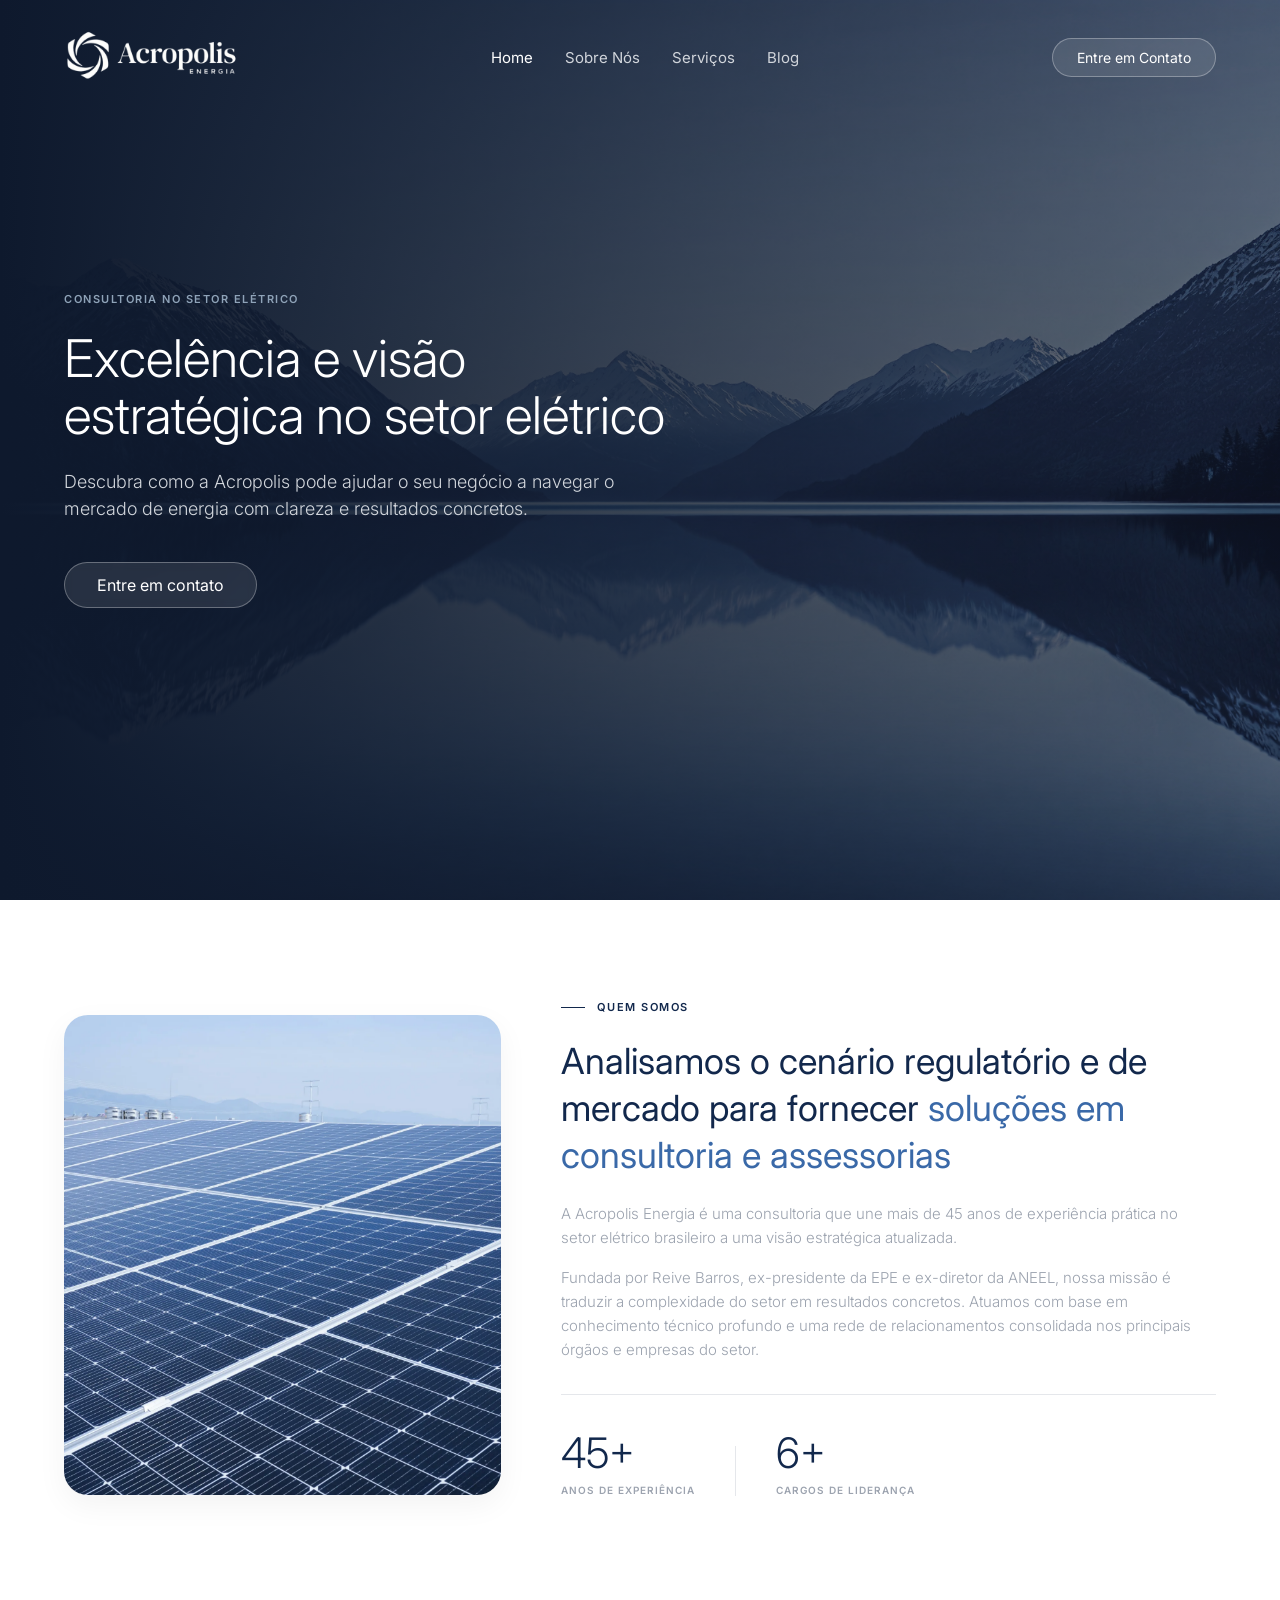
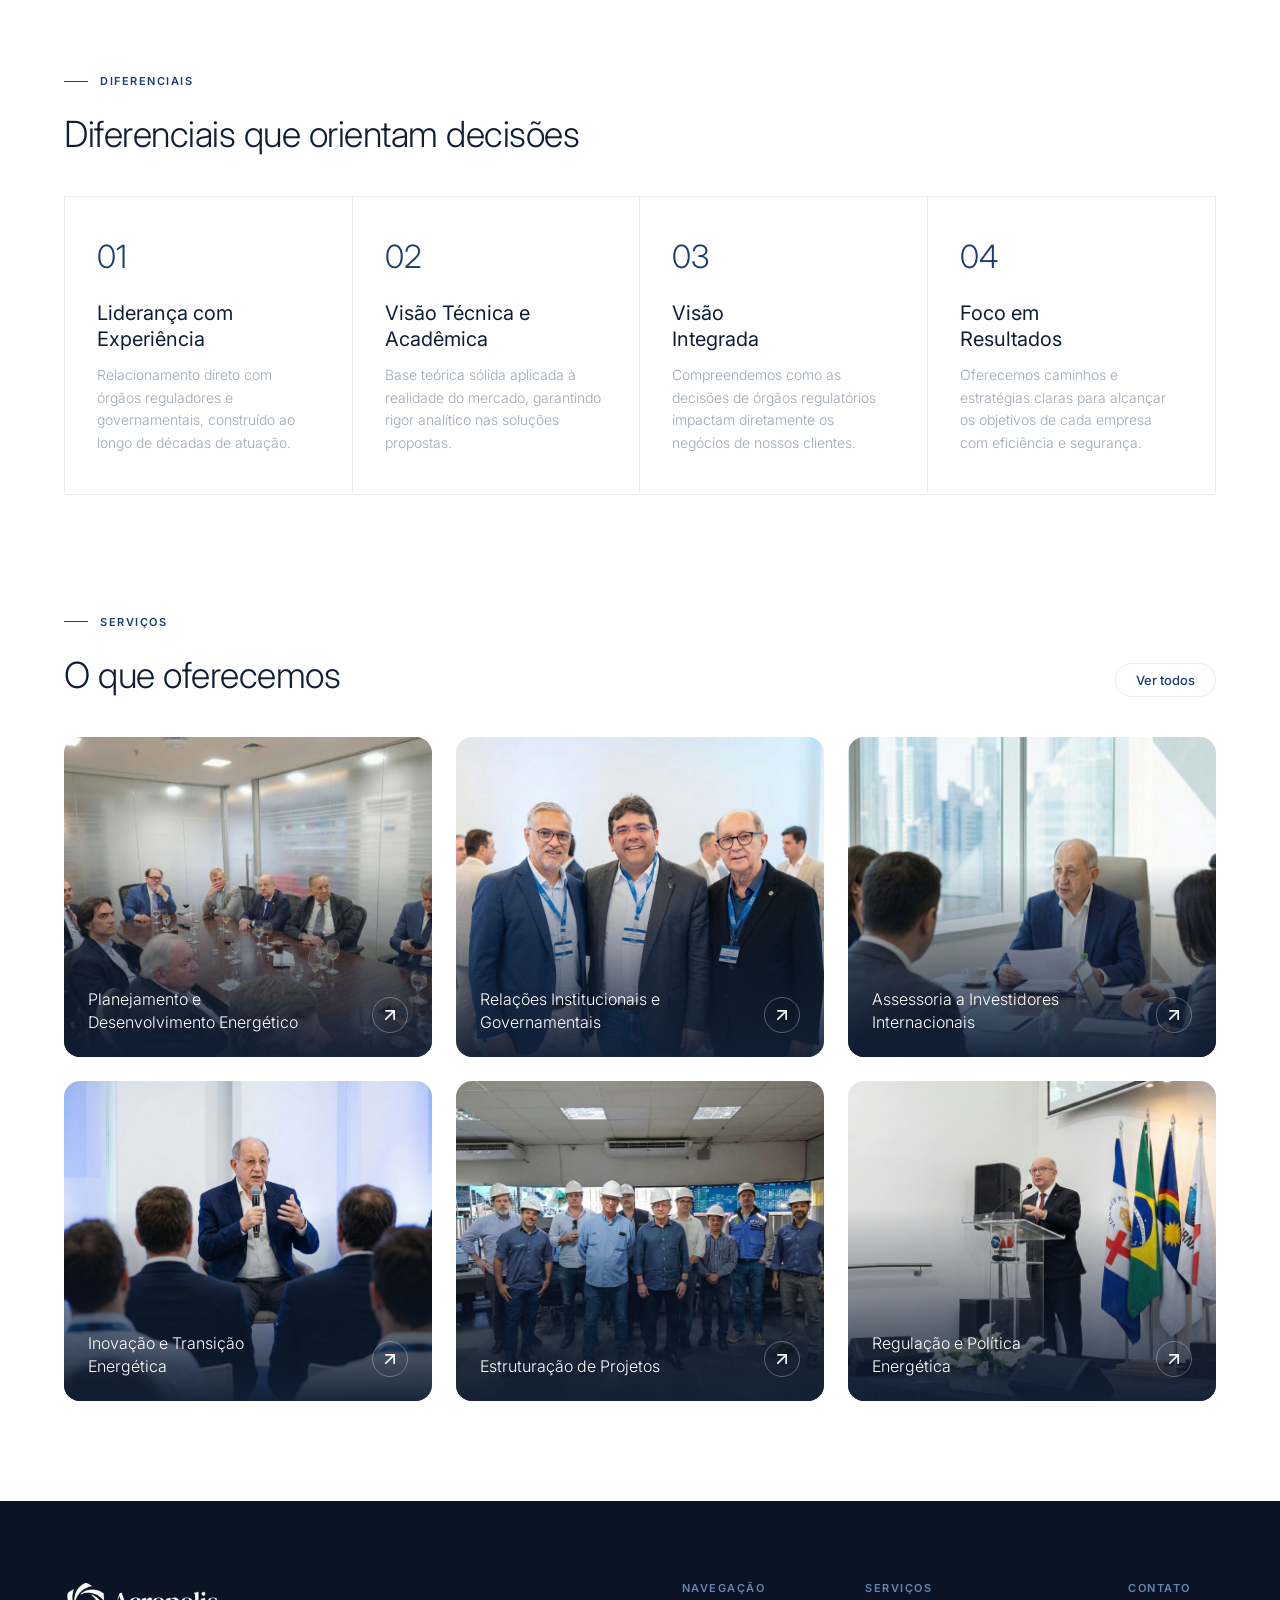
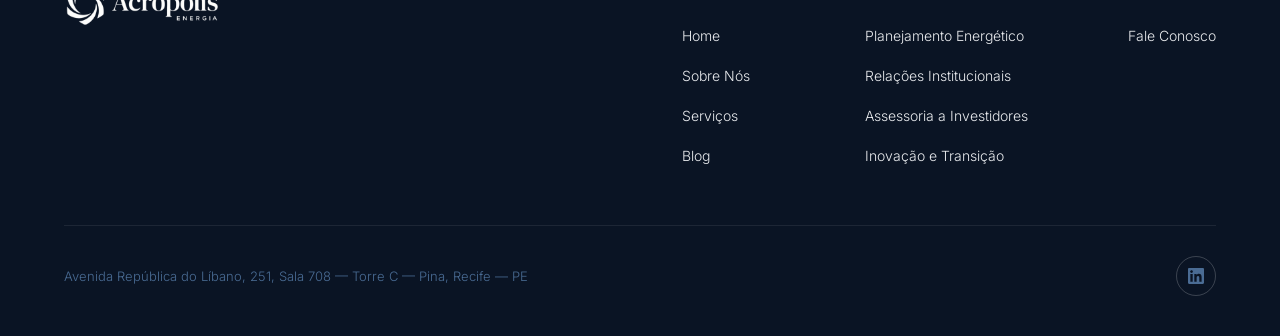
==== index.html @ 63d9604a "Alterações Header" ====
<!DOCTYPE html>
<html lang="pt-BR">
<head>
    <meta charset="UTF-8">
    <meta name="viewport" content="width=device-width, initial-scale=1.0">
    <title>Acropolis Energia</title>
    <link rel="preconnect" href="https://fonts.googleapis.com">
    <link rel="preconnect" href="https://fonts.gstatic.com" crossorigin>
    <link href="https://fonts.googleapis.com/css2?family=Inter:wght@200;300;400;500;600&display=swap" rel="stylesheet">
    
    <link rel="stylesheet" href="global.css">
    <link rel="stylesheet" href="home.css">
</head>
<body>
    <header class="header">
        <div class="container header-container">
            <a href="index.html" class="logo">
                <img src="Midia/Logo/Logo-Branco.png" alt="Acropolis Energia">
            </a>
            
            <nav class="navbar">
                <ul>
                    <li><a href="index.html" class="active">Home</a></li>
                    <li><a href="sobre.html">Sobre Nós</a></li>
                    <li><a href="servicos.html">Serviços</a></li>
                    <li><a href="blog.html" >Blog</a></li>
                </ul>
            </nav>

            <a href="contato.html" class="btn-primary-header">Entre em Contato</a>
        </div>
    </header>

    <main>
        <section class="hero">
            <div class="container hero-content">
                <span class="hero-subtitle">Consultoria no setor elétrico</span>
                <h1 class="hero-title">Excelência e visão<br>estratégica no setor elétrico</h1>
                <p class="hero-description">
                    Descubra como a Acropolis pode ajudar o seu negócio a navegar o<br>
                    mercado de energia com clareza e resultados concretos.
                </p>
                <a href="contato.html" class="btn-outline">Entre em contato</a>
            </div>
        </section>

        <section class="about-section">
            <div class="container about-grid">
                
                <div class="about-image">
                    <img src="Midia/Fotos/painel solar.webp" alt="Painéis Solares">
                </div>

                <div class="about-content">
                    <div class="section-subtitle">
                        <span class="line"></span> QUEM SOMOS
                    </div>
                    
                    <h2>Analisamos o cenário regulatório e de mercado para fornecer <span class="highlight">soluções em consultoria e assessorias</span> </h2>
                    
                    <p>A Acropolis Energia é uma consultoria que une mais de 45 anos de experiência prática no setor elétrico brasileiro a uma visão estratégica atualizada.</p>
                    
                    <p>Fundada por Reive Barros, ex-presidente da EPE e ex-diretor da ANEEL, nossa missão é traduzir a complexidade do setor em resultados concretos. Atuamos com base em conhecimento técnico profundo e uma rede de relacionamentos consolidada nos principais órgãos e empresas do setor.</p>
                    
                    <hr class="divider">
                    
                    <div class="about-stats">
                        <div class="stat-item">
                            <h3>45+</h3>
                            <p>ANOS DE EXPERIÊNCIA</p>
                        </div>
                        
                        <div class="stat-separator"></div>
                        
                        <div class="stat-item">
                            <h3>6+</h3>
                            <p>CARGOS DE LIDERANÇA</p>
                        </div>
                    </div>
                </div>
                
            </div>
        </section>

        <section class="diferenciais-section">
            <div class="container">
                
                <div class="section-header">
                    <div class="section-subtitle">
                        <span class="line"></span> DIFERENCIAIS
                    </div>
                    <h2>Diferenciais que orientam decisões</h2>
                </div>

                <div class="diferenciais-grid">
                    
                    <div class="diferencial-card">
                        <span class="diferencial-number">01</span>
                        <h3>Liderança com Experiência</h3>
                        <p>Relacionamento direto com órgãos reguladores e governamentais, construído ao longo de décadas de atuação.</p>
                    </div>
                    
                    <div class="diferencial-card">
                        <span class="diferencial-number">02</span>
                        <h3>Visão Técnica e Acadêmica</h3>
                        <p>Base teórica sólida aplicada à realidade do mercado, garantindo rigor analítico nas soluções propostas.</p>
                    </div>
                    
                    <div class="diferencial-card">
                        <span class="diferencial-number">03</span>
                        <h3>Visão<br>Integrada</h3>
                        <p>Compreendemos como as decisões de órgãos regulatórios impactam diretamente os negócios de nossos clientes.</p>
                    </div>
                    
                    <div class="diferencial-card">
                        <span class="diferencial-number">04</span>
                        <h3>Foco em<br>Resultados</h3>
                        <p>Oferecemos caminhos e estratégias claras para alcançar os objetivos de cada empresa com eficiência e segurança.</p>
                    </div>

                </div>
            </div>
        </section>

        <section class="servicos-section">
            <div class="container">
                
                <div class="servicos-header-wrapper">
                    <div class="section-header servicos-header">
                        <div class="section-subtitle">
                            <span class="line"></span> SERVIÇOS
                        </div>
                        <h2>O que oferecemos</h2>
                    </div>
                    <a href="servicos.html" class="btn-ver-todos">Ver todos </a>
                </div>

                <div class="servicos-grid">
                    
                    <a href="servicos.html" class="servico-card">
                        <img src="Midia/Fotos/Planejamento e Desenvolvimento Energético.png" alt="Planejamento e Desenvolvimento Energético" class="servico-bg">
                        <div class="servico-overlay"></div>
                        <div class="servico-content">
                            <h3>Planejamento e<br>Desenvolvimento Energético</h3>
                            <div class="icon-arrow">
                                <svg xmlns="http://www.w3.org/2000/svg" width="20" height="20" viewBox="0 0 24 24" fill="none" stroke="currentColor" stroke-width="2" stroke-linecap="round" stroke-linejoin="round">
                                    <line x1="7" y1="17" x2="17" y2="7"></line>
                                    <polyline points="7 7 17 7 17 17"></polyline>
                                </svg>
                            </div>
                        </div>
                    </a>

                    <a href="servicos.html" class="servico-card">
                        <img src="Midia/Fotos/Relações Institucionais e Governamentais.png" alt="Relações Institucionais e Governamentais" class="servico-bg">
                        <div class="servico-overlay"></div>
                        <div class="servico-content">
                            <h3>Relações Institucionais e<br>Governamentais</h3>
                            <div class="icon-arrow">
                                <svg xmlns="http://www.w3.org/2000/svg" width="20" height="20" viewBox="0 0 24 24" fill="none" stroke="currentColor" stroke-width="2" stroke-linecap="round" stroke-linejoin="round">
                                    <line x1="7" y1="17" x2="17" y2="7"></line>
                                    <polyline points="7 7 17 7 17 17"></polyline>
                                </svg>
                            </div>
                        </div>
                    </a>

                    <a href="servicos.html" class="servico-card">
                        <img src="Midia/Fotos/Assessoria a Investidores Internacionais.png" alt="Assessoria a Investidores Internacionais" class="servico-bg">
                        <div class="servico-overlay"></div>
                        <div class="servico-content">
                            <h3>Assessoria a Investidores<br>Internacionais</h3>
                            <div class="icon-arrow">
                                <svg xmlns="http://www.w3.org/2000/svg" width="20" height="20" viewBox="0 0 24 24" fill="none" stroke="currentColor" stroke-width="2" stroke-linecap="round" stroke-linejoin="round">
                                    <line x1="7" y1="17" x2="17" y2="7"></line>
                                    <polyline points="7 7 17 7 17 17"></polyline>
                                </svg>
                            </div>
                        </div>
                    </a>

                    <a href="servicos.html" class="servico-card">
                        <img src="Midia/Fotos/Inovação e Transição Energética.png" alt="Inovação e Transição Energética" class="servico-bg">
                        <div class="servico-overlay"></div>
                        <div class="servico-content">
                            <h3>Inovação e Transição<br>Energética</h3>
                            <div class="icon-arrow">
                                <svg xmlns="http://www.w3.org/2000/svg" width="20" height="20" viewBox="0 0 24 24" fill="none" stroke="currentColor" stroke-width="2" stroke-linecap="round" stroke-linejoin="round">
                                    <line x1="7" y1="17" x2="17" y2="7"></line>
                                    <polyline points="7 7 17 7 17 17"></polyline>
                                </svg>
                            </div>
                        </div>
                    </a>

                    <a href="servicos.html" class="servico-card">
                        <img src="Midia/Fotos/Estruturação de Projetos.png" alt="Estruturação de Projetos" class="servico-bg">
                        <div class="servico-overlay"></div>
                        <div class="servico-content">
                            <h3>Estruturação de Projetos</h3>
                            <div class="icon-arrow">
                                <svg xmlns="http://www.w3.org/2000/svg" width="20" height="20" viewBox="0 0 24 24" fill="none" stroke="currentColor" stroke-width="2" stroke-linecap="round" stroke-linejoin="round">
                                    <line x1="7" y1="17" x2="17" y2="7"></line>
                                    <polyline points="7 7 17 7 17 17"></polyline>
                                </svg>
                            </div>
                        </div>
                    </a>

                    <a href="servicos.html" class="servico-card">
                        <img src="Midia/Fotos/Regulação e Política Energética.png" alt="Regulação e Política Energética" class="servico-bg">
                        <div class="servico-overlay"></div>
                        <div class="servico-content">
                            <h3>Regulação e Política<br>Energética</h3>
                            <div class="icon-arrow">
                                <svg xmlns="http://www.w3.org/2000/svg" width="20" height="20" viewBox="0 0 24 24" fill="none" stroke="currentColor" stroke-width="2" stroke-linecap="round" stroke-linejoin="round">
                                    <line x1="7" y1="17" x2="17" y2="7"></line>
                                    <polyline points="7 7 17 7 17 17"></polyline>
                                </svg>
                            </div>
                        </div>
                    </a>

                </div>
            </div>
        </section>

        </main> <footer class="footer">
        <div class="container">
            
            <div class="footer-top">
                <div class="footer-logo">
                    <img src="Midia/Logo/Logo-Branco.png" alt="Acropolis Energia">
                </div>

                <div class="footer-links">
                    <div class="footer-column">
                        <h4>NAVEGAÇÃO</h4>
                        <ul>
                            <li><a href="index.html">Home</a></li>
                            <li><a href="sobre.html">Sobre Nós</a></li>
                            <li><a href="servicos.html">Serviços</a></li>
                            <li><a href="blog.html">Blog</a></li>
                        </ul>
                    </div>
                    
                    <div class="footer-column">
                        <h4>SERVIÇOS</h4>
                        <ul>
                            <li><a href="servicos.html">Planejamento Energético</a></li>
                            <li><a href="servicos.html">Relações Institucionais</a></li>
                            <li><a href="servicos.html">Assessoria a Investidores</a></li>
                            <li><a href="servicos.html">Inovação e Transição</a></li>
                        </ul>
                    </div>

                    <div class="footer-column">
                        <h4>CONTATO</h4>
                        <ul>
                            <li><a href="contato.html">Fale Conosco</a></li>
                        </ul>
                    </div>
                </div>
            </div>

            <div class="footer-bottom">
                <p>Avenida República do Líbano, 251, Sala 708 — Torre C — Pina, Recife — PE</p>
                
                <a href="https://www.linkedin.com/in/reivebarros/" class="social-icon" aria-label="LinkedIn">
                    <svg viewBox="0 0 24 24" width="16" height="16" fill="currentColor">
                        <path d="M22.23 0H1.77C.79 0 0 .77 0 1.72v20.56C0 23.23.79 24 1.77 24h20.46c.98 0 1.77-.77 1.77-1.72V1.72C24 .77 23.2 0 22.23 0zM7.06 20.45H3.56V9h3.5v11.45zM5.31 7.44c-1.13 0-2.04-.92-2.04-2.05s.91-2.04 2.04-2.04 2.04.92 2.04 2.04-.91 2.05-2.04 2.05zm15.14 13.01h-3.5v-5.56c0-1.33-.03-3.03-1.85-3.03-1.85 0-2.13 1.45-2.13 2.94v5.65h-3.5V9h3.36v1.56h.05c.47-.89 1.62-1.83 3.33-1.83 3.56 0 4.22 2.34 4.22 5.39v6.33z"/>
                    </svg>
                </a>
            </div>
            
        </div>
    </footer>

    </main>

<script>
        const header = document.querySelector('.header');
        let ultimaPosicao = window.scrollY;

        window.addEventListener('scroll', () => {
            let posicaoAtual = window.scrollY;

            // 1. Regra de Estilo (Cor e Tamanho)
            // Se saiu do topo, garante que o menu fique azul e com padding menor.
            if (posicaoAtual > 50) {
                header.classList.add('scrolled');
            } else {
                // Só volta a ficar transparente e com padding grande no topo absoluto.
                header.classList.remove('scrolled');
            }

            // 2. Regra de Movimento (Esconder / Mostrar)
            if (posicaoAtual > ultimaPosicao && posicaoAtual > 100) {
                // Rolou para BAIXO: Esconde o menu sem alterar a cor ou o tamanho
                header.classList.add('hidden');
            } 
            else if (posicaoAtual < ultimaPosicao) {
                // Rolou para CIMA: Mostra o menu
                header.classList.remove('hidden');
            }

            ultimaPosicao = posicaoAtual;
        });
    </script>

    
</body>
</html>
---- global.css ----
/* Reset Básico */
* {
    margin: 0;
    padding: 0;
    box-sizing: border-box;
}

:root {
    --color-primary-dark: #0A1424; /* Azul escuro do botão do header */
    --color-text-white: #FFFFFF;
    --color-text-gray: #D1D5DB;
    --color-text-blue-light: #8FA3B8;
    --font-main: 'Inter', sans-serif;
}

body {
    font-family: var(--font-main);
    color: var(--color-text-white);
    background-color: var(--color-primary-dark);
    -webkit-font-smoothing: antialiased;
}

a {
    text-decoration: none;
    color: inherit;
}

ul {
    list-style: none;
}

.container {
    max-width: 1200px;
    margin: 0 auto;
    padding: 0 24px;
    width: 100%;
}

/* ================= HEADER GLOBAL ================= */
.header {
    position: fixed; 
    top: 0;
    left: 0;
    width: 100%;
    padding: 30px 0;
    z-index: 9999; 
    /* Adicionamos o 'transform' aqui na transição para a subida/descida ser animada */
    transition: transform 0.3s ease, background-color 0.3s ease, padding 0.3s ease, box-shadow 0.3s ease;
}

.header.scrolled {
    background-color: #0A1424; 
    box-shadow: 0 4px 20px rgba(0, 0, 0, 0.15); 
    padding: 15px 0; 
}

/* Classe NOVA que o JS vai usar para esconder o menu */
.header.hidden {
    transform: translateY(-100%);
}

.header-container {
    display: flex;
    justify-content: space-between;
    align-items: center;
}

.logo img {
    height: 50px; /* Ajuste se a sua logo for maior ou menor */
    width: auto;
}

.navbar ul {
    display: flex;
    gap: 32px;
}

.navbar a {
    font-size: 14px;
    font-weight: 300;
    color: var(--color-text-gray);
    transition: color 0.3s ease;
}

.navbar a:hover, 
.navbar a.active {
    color: var(--color-text-white);
}

/* Estilo do Botão "Entre em Contato" do Header */
.btn-primary-header {
    display: inline-block;
    background-color: rgba(255, 255, 255, 0.1); /* Fundo levemente transparente */
    color: var(--color-text-white);
    padding: 10px 24px;
    border: 1px solid rgba(255, 255, 255, 0.3); /* Borda fina clara */
    border-radius: 25px;
    font-size: 14px;
    font-weight: 400;
    transition: all 0.3s ease;
}

.btn-primary-header:hover {
    background-color: rgba(255, 255, 255, 0.2);
    border-color: #FFFFFF;
}

/* ================= FOOTER ================= */
.footer {
    background-color: #0A1424; /* Azul bem escuro do protótipo */
    padding: 80px 0 40px 0; /* Respiro em cima e embaixo */
    color: #FFFFFF;
}

.footer-top {
    display: flex;
    justify-content: space-between;
    align-items: flex-start;
    margin-bottom: 60px;
}

.footer-logo img {
    height: 45px;
    width: auto;
}

/* Container que segura as 3 colunas da direita */
.footer-links {
    display: flex;
    gap: 100px; /* Distância grande entre as colunas */
}

/* Cada Coluna */
.footer-column h4 {
    font-size: 11px;
    color: #6486AD; /* Azul claro do título */
    letter-spacing: 1.5px;
    font-weight: 600;
    margin-bottom: 30px;
}

.footer-column ul {
    display: flex;
    flex-direction: column;
    gap: 20px; /* Espaçamento vertical entre os links */
}

.footer-column a {
    font-size: 14px;
    color: #EAECEF; /* Branco meio acinzentado */
    font-weight: 300;
    transition: color 0.3s ease;
}

.footer-column a:hover {
    color: #FFFFFF;
}

/* Base do Footer (Endereço e LinkedIn) */
.footer-bottom {
    display: flex;
    justify-content: space-between;
    align-items: center;
    border-top: 1px solid rgba(255, 255, 255, 0.08); /* Linha divisória bem suave */
    padding-top: 30px;
}

.footer-bottom p {
    font-size: 13px;
    color: #4A6C94; /* Azul mais opaco para o endereço */
    font-weight: 300;
}

/* Ícone do LinkedIn */
.social-icon {
    display: flex;
    align-items: center;
    justify-content: center;
    width: 40px;
    height: 40px;
    border: 1px solid rgba(255, 255, 255, 0.2);
    border-radius: 50%;
    color: #4A6C94; /* Mesma cor do endereço */
    transition: all 0.3s ease;
}

.social-icon:hover {
    border-color: #FFFFFF;
    color: #FFFFFF;
}

/* =========================================================================
   =================== CORREÇÃO MOBILE GLOBAL (HEADER E FOOTER) ==============
   ========================================================================= */

@media (max-width: 768px) {
    
    /* Garante o respiro nas bordas em todas as páginas */
    .container {
        padding: 0 20px;
    }

    /* ================= HEADER MOBILE ================= */
    .header-container {
        flex-direction: column;
        align-items: center;
        gap: 15px;
        padding: 20px 0;
    }

    .navbar ul {
        flex-direction: row; /* Mantém os links lado a lado */
        flex-wrap: wrap; /* Se faltar espaço, joga para a linha de baixo */
        justify-content: center;
        gap: 15px;
        padding: 0;
    }

    .navbar ul li a {
        font-size: 14px;
    }

    /* Esconde o botão de "Entre em contato" no header para não poluir a telinha */
    .btn-primary-header {
        display: none; 
    }

    /* ================= FOOTER MOBILE ================= */
    .footer {
        padding: 60px 0 30px 0;
    }

    /* Empilha a Logo em cima e o bloco de Links embaixo */
    .footer-top {
        flex-direction: column;
        align-items: center;
        text-align: center;
        gap: 50px; 
        margin-bottom: 40px;
    }

    /* Centraliza a logo */
    .footer-logo img {
        margin: 0 auto;
        display: block;
    }

    /* Empilha as 3 colunas (Navegação, Serviços, Contato) uma embaixo da outra */
    .footer-links {
        flex-direction: column;
        align-items: center;
        gap: 40px;
        width: 100%;
    }

    /* Garante que o texto de cada coluna fique centralizado */
    .footer-column {
        width: 100%;
        text-align: center;
    }

    .footer-column ul {
        padding: 0;
        align-items: center;
    }

    .footer-column ul li {
        margin-bottom: 15px;
    }

    /* Seção final com endereço e ícone do LinkedIn */
    .footer-bottom {
        flex-direction: column-reverse; /* Ícone em cima, endereço embaixo */
        align-items: center;
        text-align: center;
        gap: 25px;
        padding-top: 30px;
    }

}
---- home.css ----
html, body {
    overflow-x: hidden; /* Corta qualquer elemento que tente vazar para a direita ou esquerda */
    width: 100%; /* Trava a largura da página exatamente no tamanho da tela */
    margin: 0;
    padding: 0;
}

/* Garante que nenhuma imagem jamais quebre a tela */
img {
    max-width: 100%;
    height: auto;
}

/* ================= HEADER ================= */

.logo img {
    height: 50px; /* Ajuste conforme o tamanho da sua logo */
    width: auto;
}

.navbar ul {
    display: flex;
    gap: 32px;
}

.navbar a {
    font-size: 15px;
    font-weight: 400;
    color: var(--color-text-gray);
    transition: color 0.3s ease;
}

.navbar a:hover, 
.navbar a.active {
    color: var(--color-text-white);
}

.btn-primary {
    background-color: var(--color-primary-dark);
    color: var(--color-text-white);
    padding: 10px 24px;
    border-radius: 24px;
    font-size: 14px;
    font-weight: 500;
    transition: background-color 0.3s ease;
}

.btn-primary:hover {
    background-color: #1a3a6b;
}

/* ================= HERO SECTION ================= */
.hero {
    /* O linear-gradient aplica uma leve sombra do lado esquerdo para o texto ficar legível caso a imagem seja clara */
    background-image: linear-gradient(to right, rgba(14, 25, 45, 1.0) 0%, rgba(14, 25, 45, 0.6) 100%), url("Midia/Fotos/Background - Site.jpg");
    background-size: cover;
    background-position: center;
    background-repeat: no-repeat;
    height: 100vh; /* Ocupa 100% da altura da tela */
    min-height: 600px;
    display: flex;
    align-items: center; /* Centraliza o conteúdo verticalmente */
}

.hero-subtitle {
    display: block;
    font-size: 11px;
    letter-spacing: 1.5px;
    text-transform: uppercase;
    color: var(--color-text-blue-light);
    margin-bottom: 24px;
    font-weight: 600;
}

.hero-title {
    font-size: 52px;
    font-weight: 300; /* Deixa a fonte mais fina, como no protótipo */
    line-height: 1.1;
    margin-bottom: 24px;
}

.hero-description {
    font-size: 18px;
    color: var(--color-text-gray);
    line-height: 1.5;
    margin-bottom: 40px;
    font-weight: 300;
}

.btn-outline {
    display: inline-block;
    background-color: rgba(255, 255, 255, 0.1); /* Fundo semi-transparente */
    color: var(--color-text-white);
    padding: 12px 32px;
    border: 1px solid rgba(255, 255, 255, 0.3);
    border-radius: 25px;
    font-size: 16px;
    backdrop-filter: blur(4px); /* Cria o efeito de vidro fosco no botão */
    transition: all 0.3s ease;
}

.btn-outline:hover {
    background-color: rgba(255, 255, 255, 0.2);
    border-color: rgba(255, 255, 255, 0.6);
}

/* ================= QUEM SOMOS SECTION ================= */
.about-section {
    background-color: #FFFFFF; /* Fundo branco */
    padding: 100px 0;
    color: #333333; /* Sobrescreve a cor global da fonte para ficar escura no fundo branco */
}

.about-grid {
    display: grid;
    /* Aqui mudamos a proporção: a imagem fica com 40% (4fr) e o texto com 60% (6fr) do espaço */
    grid-template-columns: 4fr 6fr; 
    gap: 60px;
    align-items: center; 
}

/* --- Imagem --- */
.about-image img {
    width: 100%;
    height: 480px; /* Aqui fixamos a altura. Pode aumentar ou diminuir esse valor se precisar */
    border-radius: 24px; 
    object-fit: cover; /* Garante que a foto preencha o espaço de 450px sem distorcer */
    box-shadow: 0 10px 30px rgba(0, 0, 0, 0.05); 
}

/* --- Conteúdo Textual --- */
.section-subtitle {
    display: flex;
    align-items: center;
    gap: 12px;
    font-size: 11px;
    font-weight: 600;
    color: #12284C; /* Azul escuro da marca */
    text-transform: uppercase;
    letter-spacing: 1.5px;
    margin-bottom: 24px;
}

.section-subtitle .line {
    width: 24px;
    height: 1px;
    background-color: #12284C;
}

.about-content h2 {
    font-size: 36px;
    color: #12284C;
    font-weight: 400;
    line-height: 1.3;
    margin-bottom: 24px;
}

.about-content h2 .highlight {
    color: #3A69A8; /* Azul um pouco mais claro para destacar a palavra "soluções" */
}

.about-content p {
    color: #9CA3AF; /* Cinza claro/médio para os parágrafos */
    font-size: 15px;
    line-height: 1.6;
    margin-bottom: 16px;
    font-weight: 300;
}

/* --- Divisor e Estatísticas --- */
.divider {
    border: none;
    border-top: 1px solid #E5E7EB; /* Linha cinza bem clarinha */
    margin: 32px 0;
}

.about-stats {
    display: flex;
    align-items: center;
    gap: 40px;
}

.stat-item h3 {
    font-size: 42px;
    color: #12284C;
    font-weight: 300;
    margin-bottom: 4px;
}

.stat-item p {
    font-size: 10px;
    color: #9CA3AF;
    text-transform: uppercase;
    letter-spacing: 1px;
    font-weight: 600;
}

.stat-separator {
    width: 1px;
    height: 50px;
    background-color: #E5E7EB;
}

/* ================= DIFERENCIAIS SECTION ================= */
.diferenciais-section {
    background-color: #FFFFFF;
    padding: 60px 0 100px 0; 
}

.section-header {
    margin-bottom: 40px; /* Espaço reduzido entre o título e os cards */
}

/* Subtítulo */
.section-header .section-subtitle {
    color: #1A3E72; 
    font-size: 11px; /* Fonte menor */
    font-weight: 600;
    letter-spacing: 1.5px;
    display: flex;
    align-items: center;
    gap: 12px;
}

.section-header .section-subtitle .line {
    background-color: #1A3E72;
    width: 24px;
    height: 1px;
}

/* Título Principal */
.section-header h2 {
    font-size: 36px; /* Tamanho bem menor, alinhado com o protótipo */
    color: #101E35; 
    font-weight: 300; /* Peso 300 para manter fino, mas legível */
    margin-top: 16px;
    letter-spacing: -0.5px;
}

/* Caixa dos Cards */
.diferenciais-grid {
    display: grid;
    grid-template-columns: repeat(4, 1fr);
    border: 1px solid #EAECEF; 
    background-color: #FFFFFF;
}

/* Cada Card */
.diferencial-card {
    padding: 40px 32px; /* Reduzi bastante o respiro interno para ficar proporcional */
    border-right: 1px solid #EAECEF;
}

.diferencial-card:last-child {
    border-right: none;
}

/* Números (01, 02...) */
.diferencial-number {
    display: block;
    font-size: 32px; /* Número mais delicado */
    color: #1A3E72;
    font-weight: 300; 
    margin-bottom: 24px; /* Aproximei do título do card */
}

/* Título do Card */
.diferencial-card h3 {
    font-size: 20px; /* Título mais contido */
    color: #101E35;
    font-weight: 400; 
    line-height: 1.3;
    margin-bottom: 12px;
}

/* Texto do Card */
.diferencial-card p {
    font-size: 14px; /* Texto de apoio menor */
    color: #9CA8B4; 
    line-height: 1.6; 
    font-weight: 300;
}

/* ================= SERVIÇOS SECTION ================= */
.servicos-section {
    background-color: #FFFFFF;
    padding: 20px 0 100px 0;
}

/* Container do título + botão na mesma linha */
.servicos-header-wrapper {
    display: flex;
    justify-content: space-between;
    align-items: flex-end; 
    margin-bottom: 40px;
}

.servicos-header {
    margin-bottom: 0; /* Tira a margem do header padrão para o wrapper controlar */
}

/* Botão "Ver todos" */
.btn-ver-todos {
    display: inline-flex;
    align-items: center;
    gap: 8px;
    padding: 8px 20px;
    border: 1px solid #EAECEF;
    border-radius: 20px;
    font-size: 13px;
    color: #1A3E72; /* Azul da marca */
    font-weight: 500;
    transition: all 0.3s ease;
}

.btn-ver-todos:hover {
    background-color: #1A3E72;
    color: #FFFFFF;
    border-color: #1A3E72;
}

/* Grid de 3 colunas */
.servicos-grid {
    display: grid;
    grid-template-columns: repeat(3, 1fr);
    gap: 24px;
}

/* Card Individual */
.servico-card {
    position: relative;
    display: block;
    height: 320px; /* Altura fixa para todos os blocos ficarem idênticos */
    border-radius: 16px;
    overflow: hidden; /* Esconde o que passar do limite arredondado */
    color: #FFFFFF;
}

/* Imagem de Fundo */
.servico-bg {
    width: 100%;
    height: 100%;
    object-fit: cover;
    transition: transform 0.5s ease; /* Transição suave para o efeito de mouse */
}

.servico-card:hover .servico-bg {
    transform: scale(1.05); /* Leve zoom na imagem ao passar o mouse (efeito elegante) */
}

/* Gradiente Escuro Embaixo (Overlay) */
.servico-overlay {
    position: absolute;
    bottom: 0;
    left: 0;
    width: 100%;
    height: 60%; /* Ocupa 60% da altura do card subindo do zero */
    background: linear-gradient(to top, rgba(16, 30, 53, 0.95) 0%, rgba(16, 30, 53, 0) 100%);
    pointer-events: none;
}

/* Conteúdo do Card (Texto + Botão seta) */
.servico-content {
    position: absolute;
    bottom: 0;
    left: 0;
    width: 100%;
    padding: 24px;
    display: flex;
    justify-content: space-between;
    align-items: flex-end;
}

.servico-content h3 {
    font-size: 16px;
    font-weight: 300;
    line-height: 1.4;
    margin: 0;
    max-width: 80%; /* Evita que o texto encoste no ícone da seta */
}

/* Ícone Seta Circular */
.icon-arrow {
    display: flex;
    align-items: center;
    justify-content: center;
    width: 36px;
    height: 36px;
    border: 1px solid rgba(255, 255, 255, 0.3);
    border-radius: 50%;
    font-size: 14px;
    font-weight: 300;
    transition: all 0.3s ease;
}

.servico-card:hover .icon-arrow {
    background-color: rgba(255, 255, 255, 0.2);
    border-color: #FFFFFF;
}

/* =========================================================================
   ======================= CORREÇÃO MOBILE - PÁGINA HOME ===================
   ========================================================================= */

@media (max-width: 768px) {
    
    /* 1. Reset Global de Containers - Dá respiro nas bordas do celular */
    .container {
        padding: 0 20px;
    }

    /* ================= HEADER ================= */
    .header {
        padding: 15px 0;
        background-color: transparent; /* Remove o fundo e deixa a imagem aparecer */
    }

    .header-container {
        flex-direction: column;
        align-items: center;
        gap: 15px;
    }

    .navbar ul {
        flex-direction: row;
        justify-content: center;
        gap: 15px;
        flex-wrap: wrap;
    }

    .navbar a {
        font-size: 13px;
    }

    .btn-primary {
        display: none; /* Esconde o botão do topo para não poluir, focamos no botão do Hero */
    }

    /* ================= HERO SECTION ================= */
    .hero {
        padding-top: 120px; /* Compensa a altura do header empilhado */
        text-align: center; /* Centraliza tudo no celular */
        background-position: center;
    }

    .hero-subtitle {
        font-size: 10px;
        margin-bottom: 16px;
        justify-content: center;
    }

    .hero-title {
        font-size: 34px; /* Diminui o título de 52px para não quebrar a tela */
        margin-bottom: 20px;
    }

    .hero-description {
        font-size: 15px; /* Parágrafo mais delicado */
        margin-bottom: 30px;
    }

    .btn-outline {
        width: auto; /* Remove a largura de 100% e deixa apenas o tamanho do texto */
        padding: 12px 32px; /* Mantém o mesmo espaçamento elegante das laterais */
        display: inline-block;
    }

    /* ================= QUEM SOMOS ================= */
    .about-section {
        padding: 60px 0;
    }

    .about-grid {
        grid-template-columns: 1fr; 
        gap: 30px; /* Diminui um pouco o buraco entre a foto e o texto também */
    }

    /* Faz a imagem aparecer antes do texto no celular */
    .about-image {
        order: -1; 
    }

    .about-image img {
        height: 160px; /* Reduz de 300px para 160px, criando o formato da sua marcação vermelha */
        width: 100%;
        object-fit: cover;
        object-position: center; /* Garante que o painel solar fique bem centralizado no corte */
    }

    .about-content h2 {
        font-size: 28px;
    }

    /* Estatísticas (Números) */
    .about-stats {
        flex-direction: row; /* Volta a deixar os itens lado a lado */
        align-items: center;
        gap: 20px; /* Diminui um pouco o espaço entre eles para caber bem na tela */
    }

    /* Volta a linha divisória para a vertical */
    .stat-separator {
        width: 1px; /* Espessura da linha */
        height: 40px; /* Altura um pouco menor que no computador */
        margin: 0; /* Remove a margem que tínhamos colocado antes */
    }

    /* ================= DIFERENCIAIS ================= */
    .diferenciais-section {
        padding: 60px 0;
    }

    .section-header h2 {
        font-size: 28px;
    }

    .diferenciais-grid {
        grid-template-columns: 1fr; /* Transforma as 4 colunas em 1 */
        border: 1px solid #EAECEF; /* Mantém a borda externa */
    }

    .diferencial-card {
        padding: 30px 24px;
        border-right: none; /* Remove a linha vertical... */
        border-bottom: 1px solid #EAECEF; /* ...e adiciona uma horizontal para separar os cards */
    }

    .diferencial-card:last-child {
        border-bottom: none; /* O último card não precisa de linha embaixo */
    }

    .diferencial-number {
        font-size: 28px;
        margin-bottom: 16px;
    }

    /* ================= SERVIÇOS ================= */
    .servicos-section {
        padding: 60px 0;
    }

    .servicos-header-wrapper {
        flex-direction: column; 
        align-items: flex-start; /* Garante que o título e o botão fiquem alinhados à esquerda */
        gap: 20px;
    }

    .btn-ver-todos {
        width: auto; /* Remove a largura de 100% e deixa do tamanho do texto */
        display: inline-flex;
    }

    .servicos-grid {
        grid-template-columns: 1fr; /* Transforma as 3 colunas dos cards em 1 */
        gap: 16px; /* Diminui o espaço entre os cards para ficar mais agrupado */
    }

    .servico-card {
        height: 180px; /* Reduz de 280px para 180px, deixando o card bem mais proporcional e retangular */
    }

    .servico-content {
        padding: 16px 20px; /* Reduz o respiro interno para se adaptar ao novo tamanho do card */
    }
}
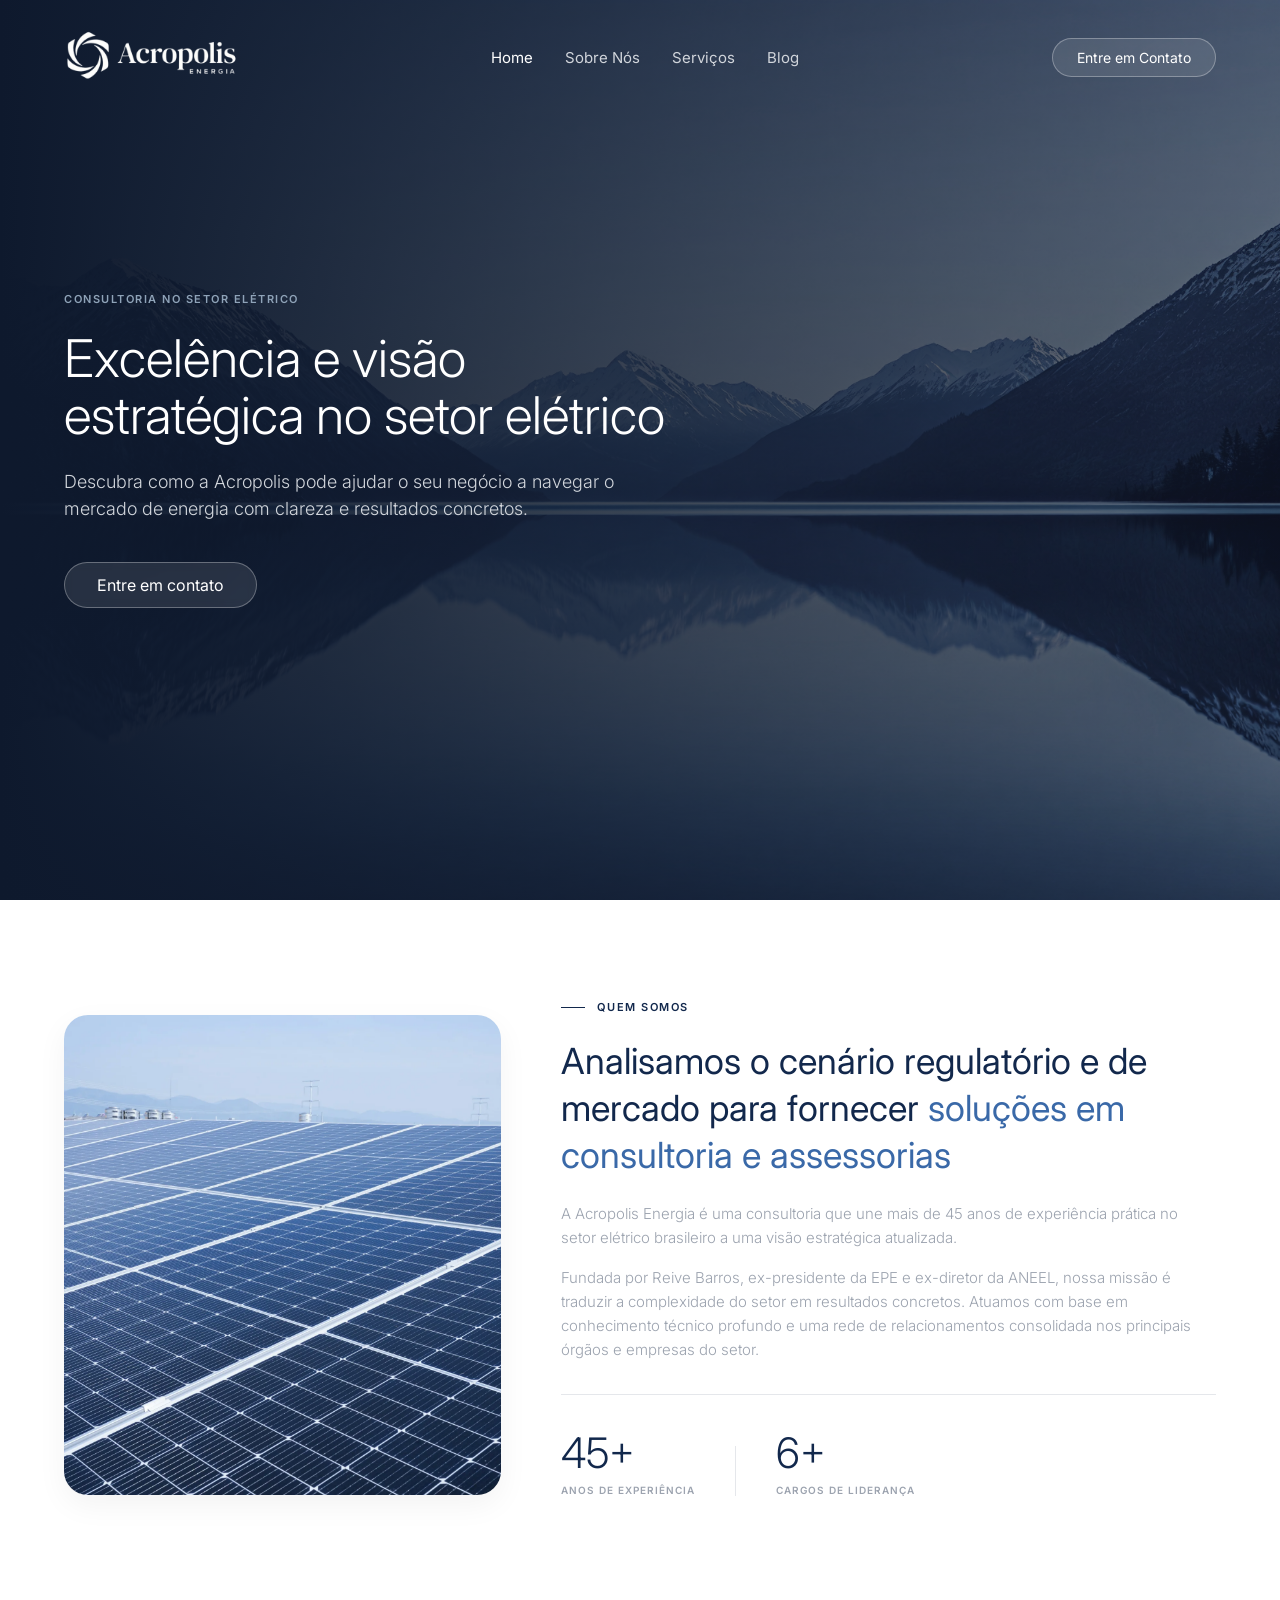
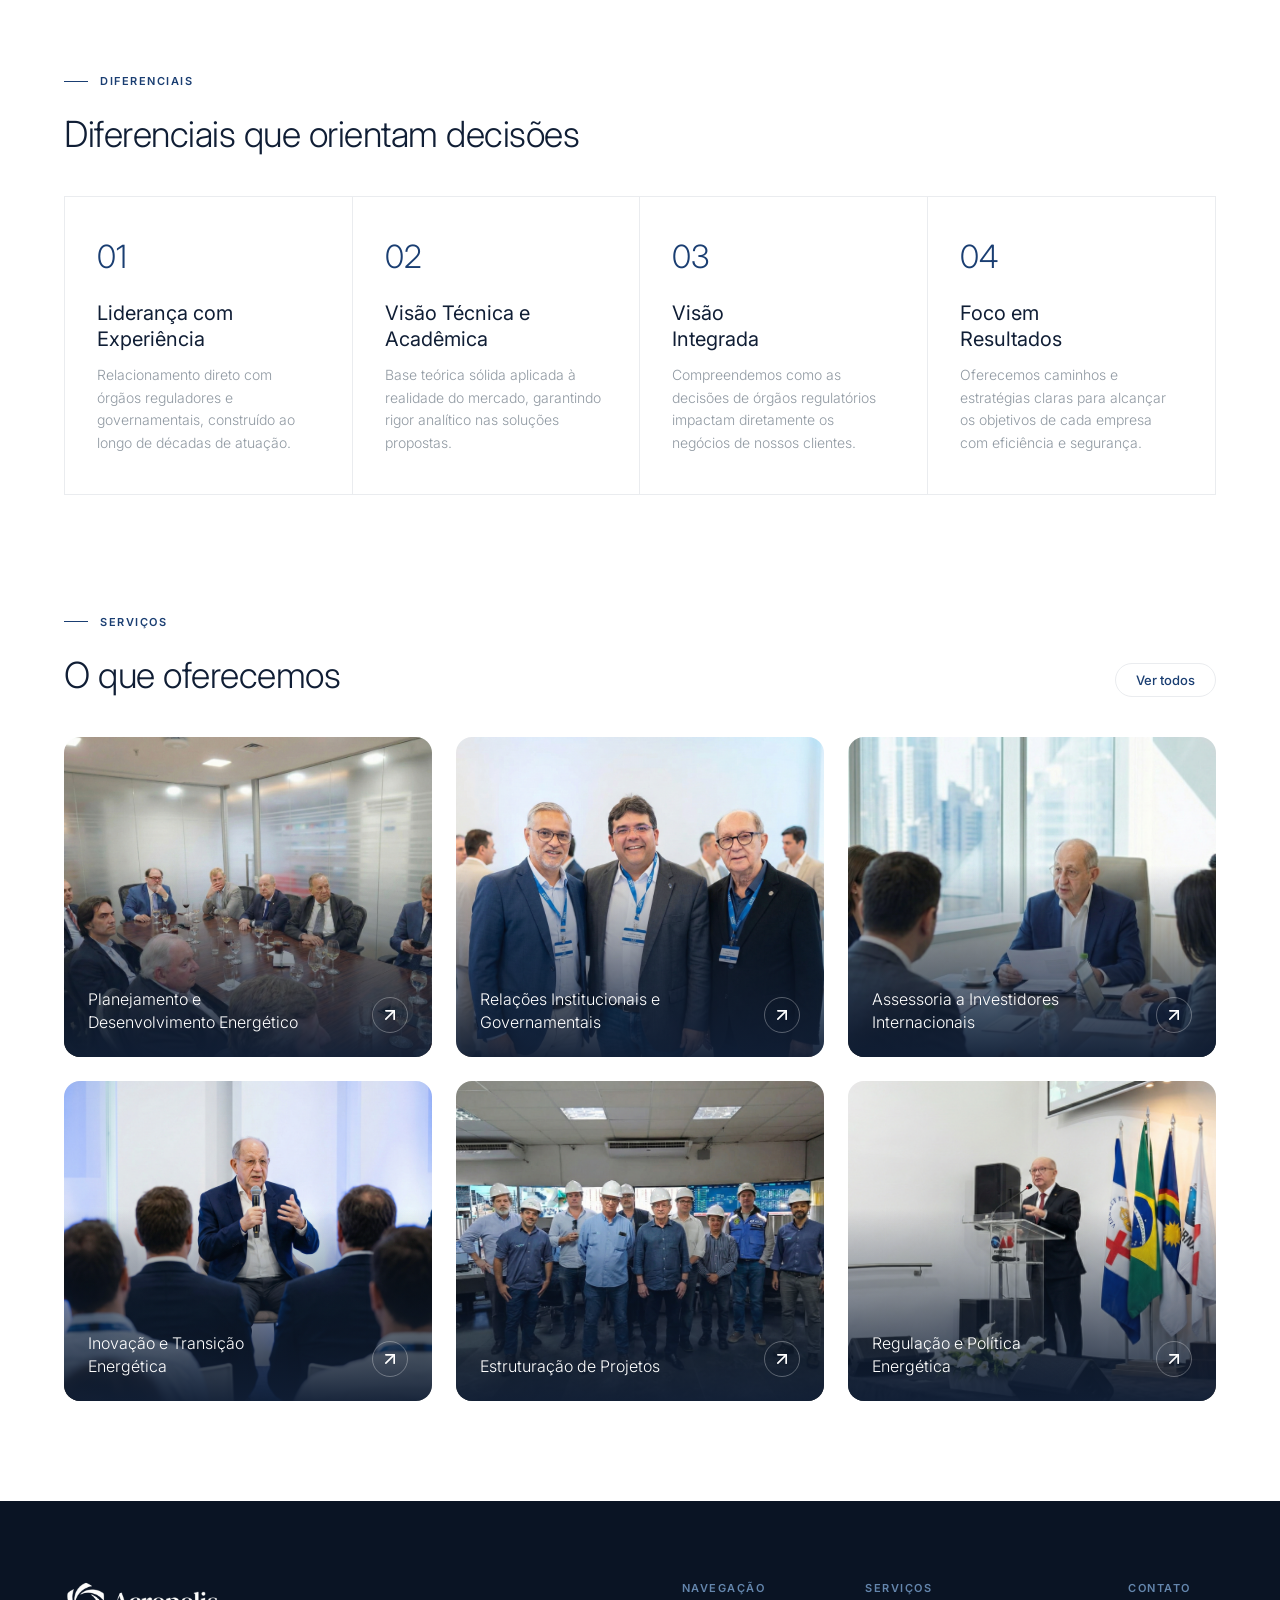
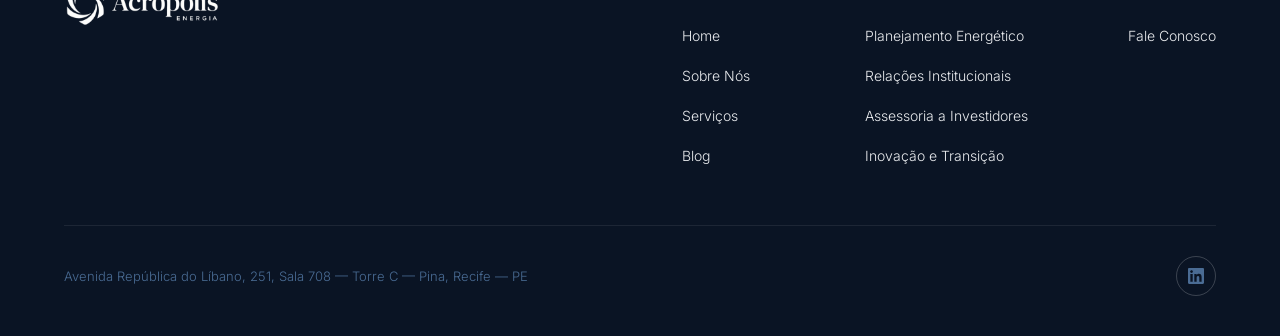
==== commit abb78342: "Logo Browser" ====
--- a/index.html
+++ b/index.html
@@ -4,6 +4,7 @@
     <meta charset="UTF-8">
     <meta name="viewport" content="width=device-width, initial-scale=1.0">
     <title>Acropolis Energia</title>
+    <link rel="icon" type="image/png" href="Midia/Logo/Logo-Azul.png">
     <link rel="preconnect" href="https://fonts.googleapis.com">
     <link rel="preconnect" href="https://fonts.gstatic.com" crossorigin>
     <link href="https://fonts.googleapis.com/css2?family=Inter:wght@200;300;400;500;600&display=swap" rel="stylesheet">
@@ -225,7 +226,7 @@
             </div>
         </section>
 
-        </main> <footer class="footer">
+        <footer class="footer">
         <div class="container">
             
             <div class="footer-top">
@@ -276,7 +277,6 @@
         </div>
     </footer>
 
-    </main>
 
 <script>
         const header = document.querySelector('.header');
--- a/home.css
+++ b/home.css
@@ -1,6 +1,6 @@
-html, body {
-    overflow-x: hidden; /* Corta qualquer elemento que tente vazar para a direita ou esquerda */
-    width: 100%; /* Trava a largura da página exatamente no tamanho da tela */
+body {
+    overflow-x: hidden; 
+    width: 100%; 
     margin: 0;
     padding: 0;
 }
@@ -276,7 +276,7 @@
 /* Texto do Card */
 .diferencial-card p {
     font-size: 14px; /* Texto de apoio menor */
-    color: #9CA8B4; 
+    color: #9099a2; 
     line-height: 1.6; 
     font-weight: 300;
 }
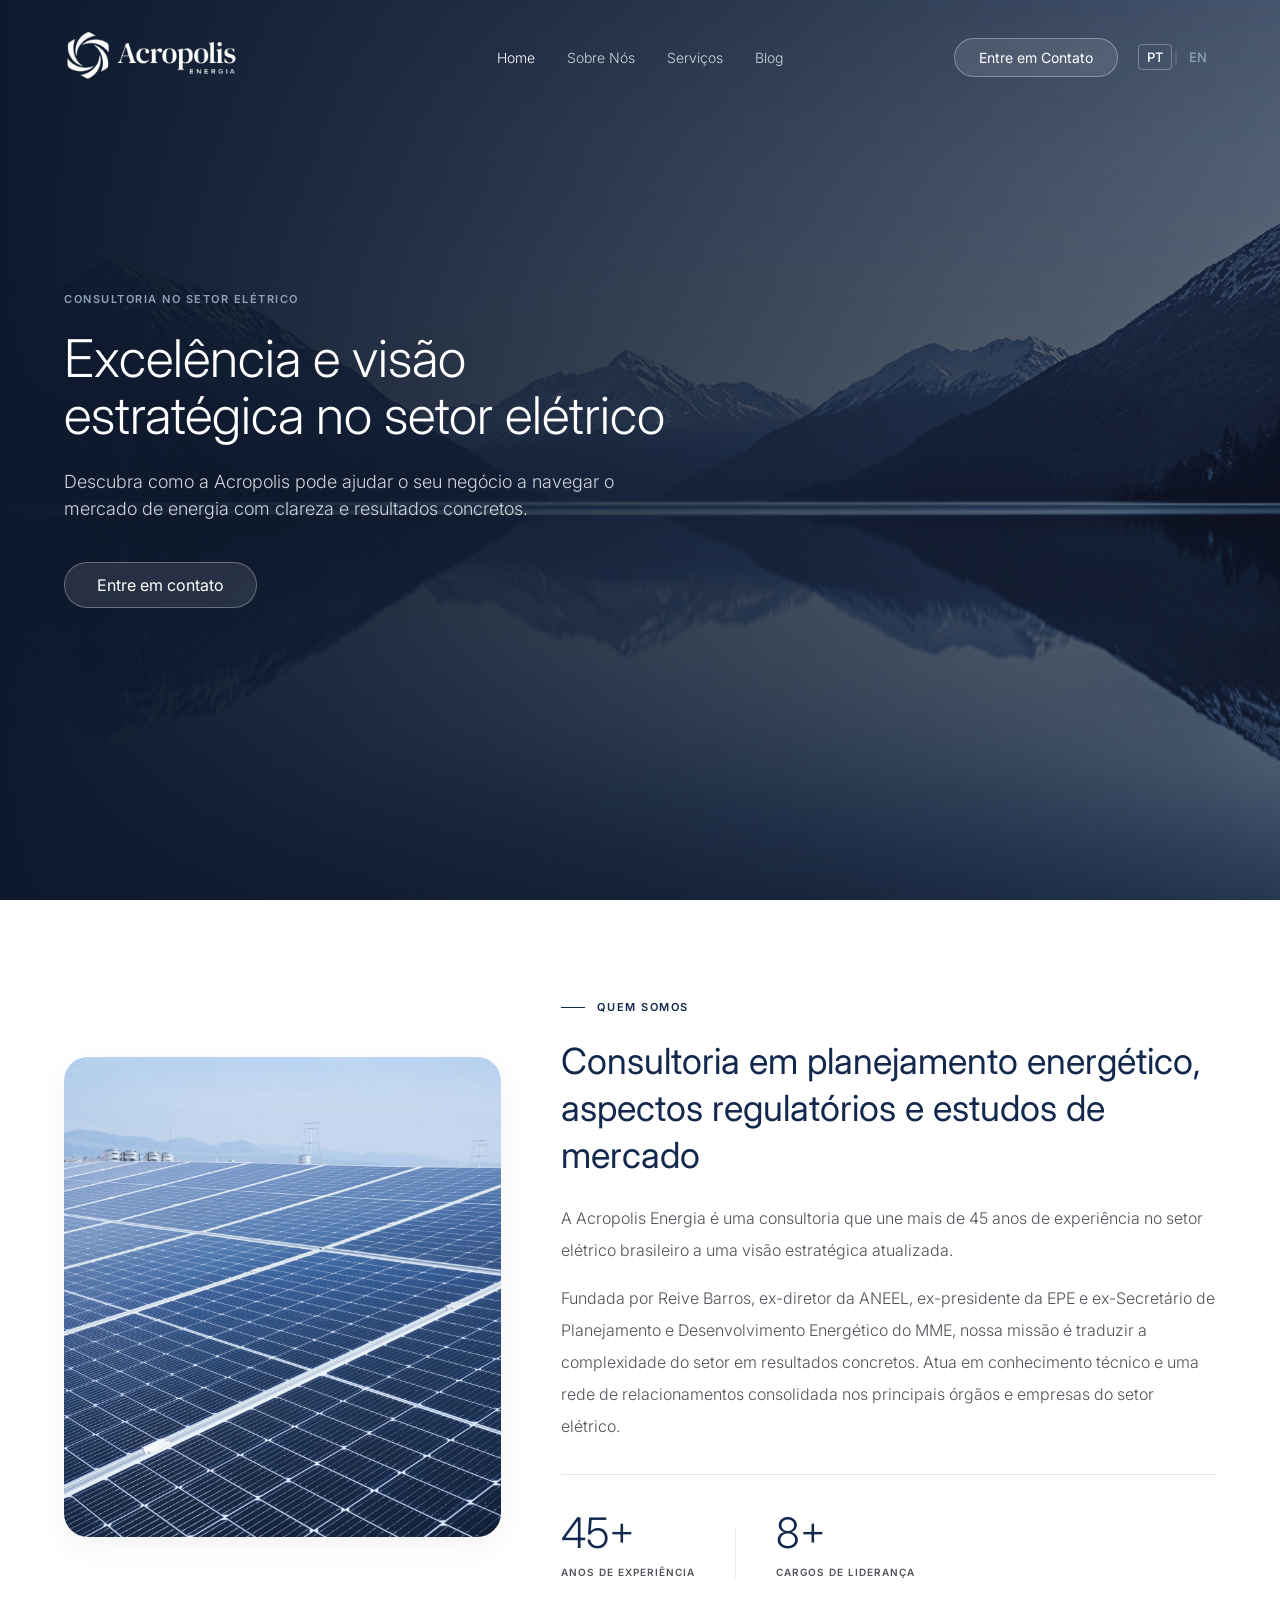
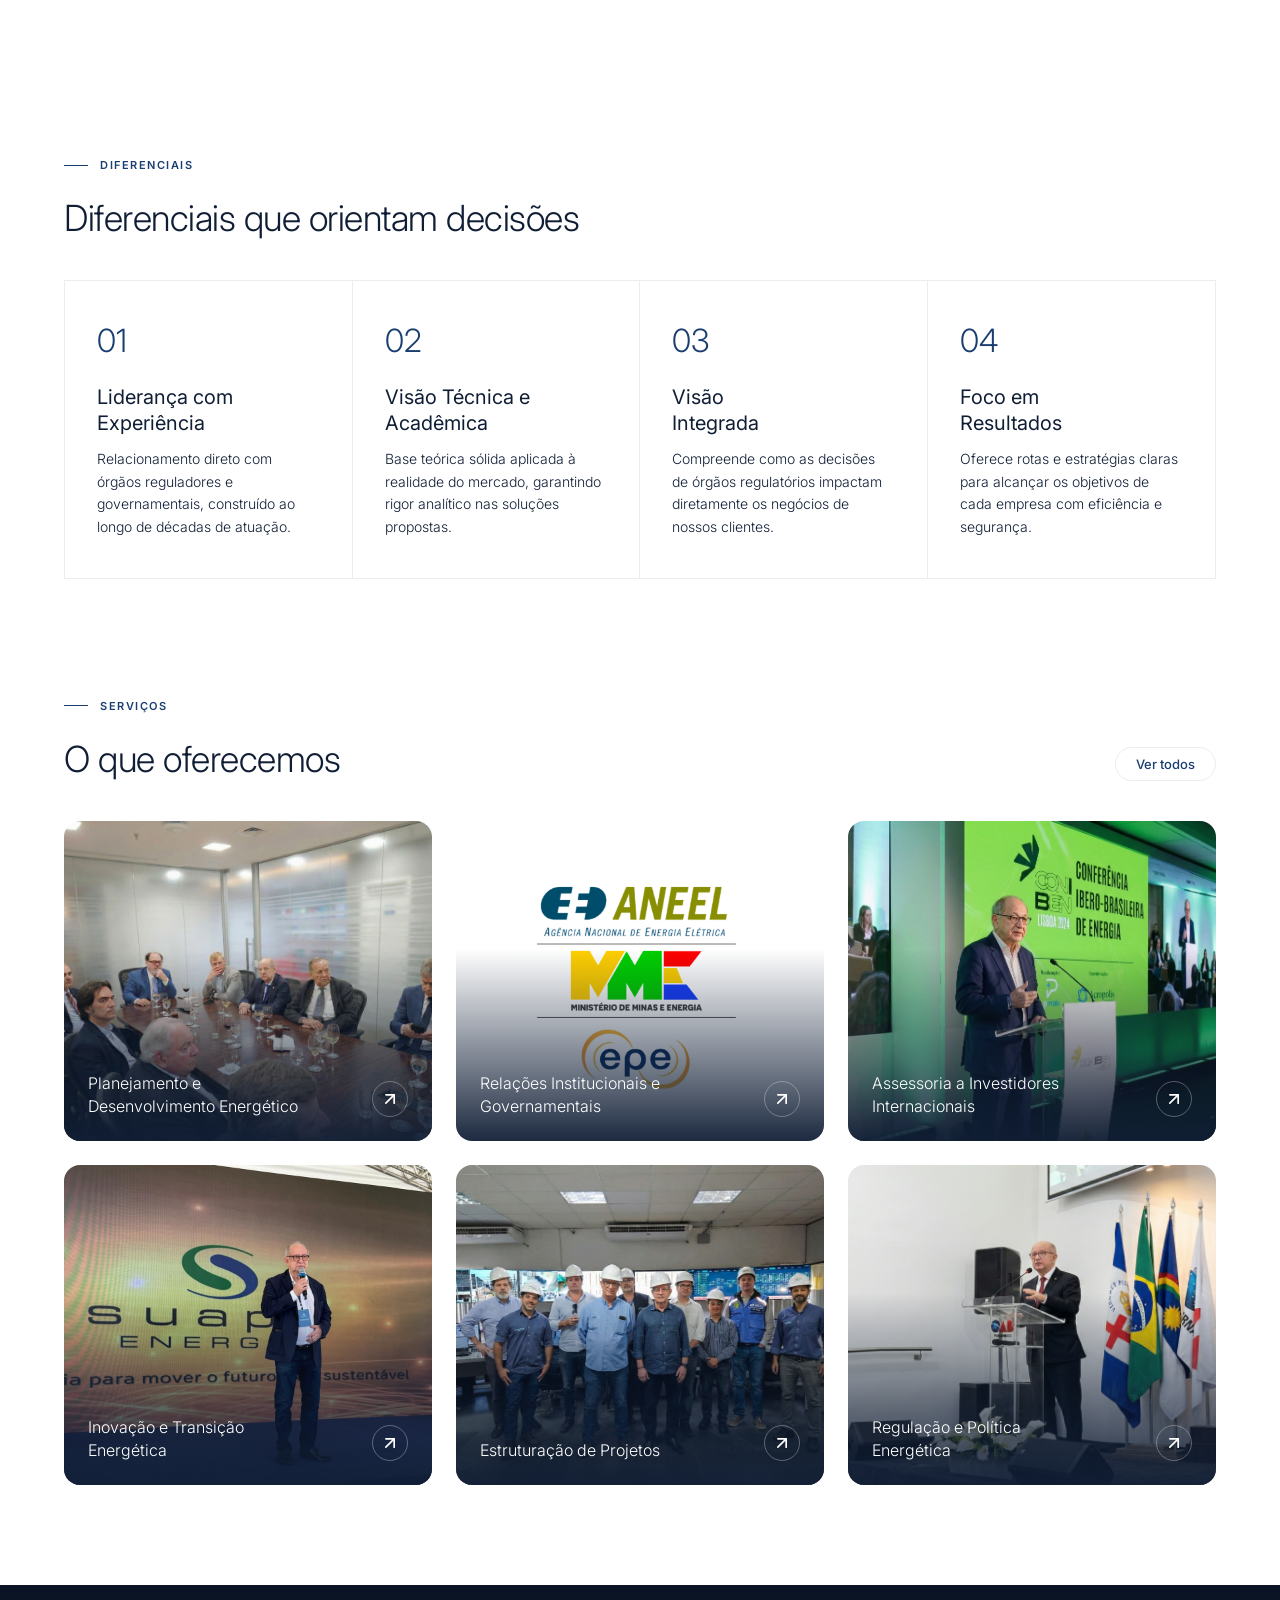
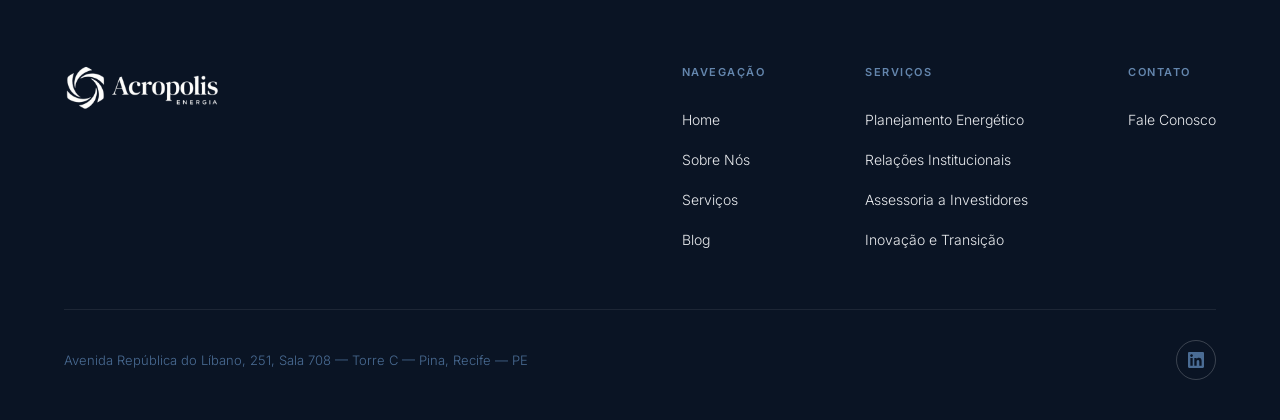
==== commit dccb8aee: "Alteração de fotos" ====
--- a/index.html
+++ b/index.html
@@ -15,6 +15,7 @@
 <body>
     <header class="header">
         <div class="container header-container">
+            
             <a href="index.html" class="logo">
                 <img src="Midia/Logo/Logo-Branco.png" alt="Acropolis Energia">
             </a>
@@ -24,11 +25,22 @@
                     <li><a href="index.html" class="active">Home</a></li>
                     <li><a href="sobre.html">Sobre Nós</a></li>
                     <li><a href="servicos.html">Serviços</a></li>
-                    <li><a href="blog.html" >Blog</a></li>
+                    <li><a href="blog.html">Blog</a></li>
                 </ul>
             </nav>
 
-            <a href="contato.html" class="btn-primary-header">Entre em Contato</a>
+            <div class="header-actions">
+                
+                <a href="contato.html" class="btn-primary-header">Entre em Contato</a>
+
+                <div class="header-language-switcher">
+                    <a href="index.html" class="lang-pt active">PT</a>
+                    <span class="lang-separator">|</span>
+                    <a href="en/index.html" class="lang-en">EN</a>
+                </div>
+
+            </div>
+
         </div>
     </header>
 
@@ -57,11 +69,11 @@
                         <span class="line"></span> QUEM SOMOS
                     </div>
                     
-                    <h2>Analisamos o cenário regulatório e de mercado para fornecer <span class="highlight">soluções em consultoria e assessorias</span> </h2>
-                    
-                    <p>A Acropolis Energia é uma consultoria que une mais de 45 anos de experiência prática no setor elétrico brasileiro a uma visão estratégica atualizada.</p>
-                    
-                    <p>Fundada por Reive Barros, ex-presidente da EPE e ex-diretor da ANEEL, nossa missão é traduzir a complexidade do setor em resultados concretos. Atuamos com base em conhecimento técnico profundo e uma rede de relacionamentos consolidada nos principais órgãos e empresas do setor.</p>
+                    <h2>Consultoria em planejamento energético, aspectos regulatórios e estudos de mercado</h2>
+                    
+                    <p>A Acropolis Energia é uma consultoria que une mais de 45 anos de experiência no setor elétrico brasileiro a uma visão estratégica atualizada.</p>
+                    
+                    <p>Fundada por Reive Barros, ex-diretor da ANEEL, ex-presidente da EPE e ex-Secretário de Planejamento e Desenvolvimento Energético do MME, nossa missão é traduzir a complexidade do setor em resultados concretos. Atua em conhecimento técnico e uma rede de relacionamentos consolidada nos principais órgãos e empresas do setor elétrico.</p>
                     
                     <hr class="divider">
                     
@@ -74,7 +86,7 @@
                         <div class="stat-separator"></div>
                         
                         <div class="stat-item">
-                            <h3>6+</h3>
+                            <h3>8+</h3>
                             <p>CARGOS DE LIDERANÇA</p>
                         </div>
                     </div>
@@ -110,13 +122,13 @@
                     <div class="diferencial-card">
                         <span class="diferencial-number">03</span>
                         <h3>Visão<br>Integrada</h3>
-                        <p>Compreendemos como as decisões de órgãos regulatórios impactam diretamente os negócios de nossos clientes.</p>
+                        <p>Compreende como as decisões de órgãos regulatórios impactam diretamente os negócios de nossos clientes.</p>
                     </div>
                     
                     <div class="diferencial-card">
                         <span class="diferencial-number">04</span>
                         <h3>Foco em<br>Resultados</h3>
-                        <p>Oferecemos caminhos e estratégias claras para alcançar os objetivos de cada empresa com eficiência e segurança.</p>
+                        <p>Oferece rotas e estratégias claras para alcançar os objetivos de cada empresa com eficiência e segurança.</p>
                     </div>
 
                 </div>
@@ -167,7 +179,7 @@
                     </a>
 
                     <a href="servicos.html" class="servico-card">
-                        <img src="Midia/Fotos/Assessoria a Investidores Internacionais.png" alt="Assessoria a Investidores Internacionais" class="servico-bg">
+                        <img src="Midia\Fotos\Reive Barros CONIBEN 24.png" alt="Assessoria a Investidores Internacionais" class="servico-bg">
                         <div class="servico-overlay"></div>
                         <div class="servico-content">
                             <h3>Assessoria a Investidores<br>Internacionais</h3>
@@ -181,7 +193,7 @@
                     </a>
 
                     <a href="servicos.html" class="servico-card">
-                        <img src="Midia/Fotos/Inovação e Transição Energética.png" alt="Inovação e Transição Energética" class="servico-bg">
+                        <img src="Midia/Blog/Avulso/Apresentacao Suape.jpg" alt="Inovação e Transição Energética" class="servico-bg">
                         <div class="servico-overlay"></div>
                         <div class="servico-content">
                             <h3>Inovação e Transição<br>Energética</h3>
--- a/global.css
+++ b/global.css
@@ -36,6 +36,7 @@
     width: 100%;
 }
 
+/* ================= HEADER GLOBAL ================= */
 /* ================= HEADER GLOBAL ================= */
 .header {
     position: fixed; 
@@ -44,7 +45,6 @@
     width: 100%;
     padding: 30px 0;
     z-index: 9999; 
-    /* Adicionamos o 'transform' aqui na transição para a subida/descida ser animada */
     transition: transform 0.3s ease, background-color 0.3s ease, padding 0.3s ease, box-shadow 0.3s ease;
 }
 
@@ -63,11 +63,18 @@
     display: flex;
     justify-content: space-between;
     align-items: center;
+    position: relative; /* ADICIONADO: Necessário para a mágica do centro perfeito */
 }
 
 .logo img {
-    height: 50px; /* Ajuste se a sua logo for maior ou menor */
+    height: 50px; 
     width: auto;
+}
+
+.navbar {
+    position: absolute;
+    left: 50%;
+    transform: translateX(-50%); /* Crava o elemento exatamente no meio da tela */
 }
 
 .navbar ul {
@@ -87,13 +94,24 @@
     color: var(--color-text-white);
 }
 
+/* ==========================================
+   GRUPO DE AÇÕES (CONTATO + IDIOMAS)
+   ========================================== */
+
+/* Caixinha que abraça o botão e os idiomas para eles não se separarem */
+.header-actions {
+    display: flex;
+    align-items: center;
+    gap: 20px; /* Mantém a distância perfeita entre o botão e o PT|EN */
+}
+
 /* Estilo do Botão "Entre em Contato" do Header */
 .btn-primary-header {
     display: inline-block;
-    background-color: rgba(255, 255, 255, 0.1); /* Fundo levemente transparente */
+    background-color: rgba(255, 255, 255, 0.1); 
     color: var(--color-text-white);
     padding: 10px 24px;
-    border: 1px solid rgba(255, 255, 255, 0.3); /* Borda fina clara */
+    border: 1px solid rgba(255, 255, 255, 0.3); 
     border-radius: 25px;
     font-size: 14px;
     font-weight: 400;
@@ -103,6 +121,42 @@
 .btn-primary-header:hover {
     background-color: rgba(255, 255, 255, 0.2);
     border-color: #FFFFFF;
+}
+
+/* Estilo do Seletor de Idiomas */
+.header-language-switcher {
+    display: flex;
+    align-items: center;
+}
+
+.header-language-switcher a {
+    font-size: 13px; /* Tamanho delicado */
+    font-weight: 500;
+    color: #8FA3B8; /* Cor apagadinha para a língua inativa */
+    text-decoration: none;
+    padding: 4px 8px; /* Padding bem justo */
+    border: 1px solid transparent; 
+    border-radius: 4px;
+    transition: all 0.3s ease;
+}
+
+/* O estilo "Mini Botão" para a língua ativa */
+.header-language-switcher a.active {
+    color: #FFFFFF;
+    border-color: rgba(255, 255, 255, 0.3); /* Borda branca suave */
+}
+
+/* Efeito sutil ao passar o mouse na língua inativa */
+.header-language-switcher a:hover:not(.active) {
+    color: #FFFFFF;
+}
+
+/* Estilo do separador vertical (|) */
+.header-language-switcher .lang-separator {
+    color: #8FA3B8;
+    margin: 0 2px;
+    font-size: 12px;
+    opacity: 0.5; 
 }
 
 /* ================= FOOTER ================= */
--- a/home.css
+++ b/home.css
@@ -11,43 +11,7 @@
     height: auto;
 }
 
-/* ================= HEADER ================= */
-
-.logo img {
-    height: 50px; /* Ajuste conforme o tamanho da sua logo */
-    width: auto;
-}
-
-.navbar ul {
-    display: flex;
-    gap: 32px;
-}
-
-.navbar a {
-    font-size: 15px;
-    font-weight: 400;
-    color: var(--color-text-gray);
-    transition: color 0.3s ease;
-}
-
-.navbar a:hover, 
-.navbar a.active {
-    color: var(--color-text-white);
-}
-
-.btn-primary {
-    background-color: var(--color-primary-dark);
-    color: var(--color-text-white);
-    padding: 10px 24px;
-    border-radius: 24px;
-    font-size: 14px;
-    font-weight: 500;
-    transition: background-color 0.3s ease;
-}
-
-.btn-primary:hover {
-    background-color: #1a3a6b;
-}
+
 
 /* ================= HERO SECTION ================= */
 .hero {
@@ -160,9 +124,9 @@
 }
 
 .about-content p {
-    color: #9CA3AF; /* Cinza claro/médio para os parágrafos */
-    font-size: 15px;
-    line-height: 1.6;
+    color: #4f5359; /* Cinza claro/médio para os parágrafos */
+    font-size: 16px;
+    line-height: 2.0;
     margin-bottom: 16px;
     font-weight: 300;
 }
@@ -189,7 +153,7 @@
 
 .stat-item p {
     font-size: 10px;
-    color: #9CA3AF;
+    color: #4f5359;
     text-transform: uppercase;
     letter-spacing: 1px;
     font-weight: 600;
@@ -276,7 +240,7 @@
 /* Texto do Card */
 .diferencial-card p {
     font-size: 14px; /* Texto de apoio menor */
-    color: #9099a2; 
+    color: #101E35; 
     line-height: 1.6; 
     font-weight: 300;
 }
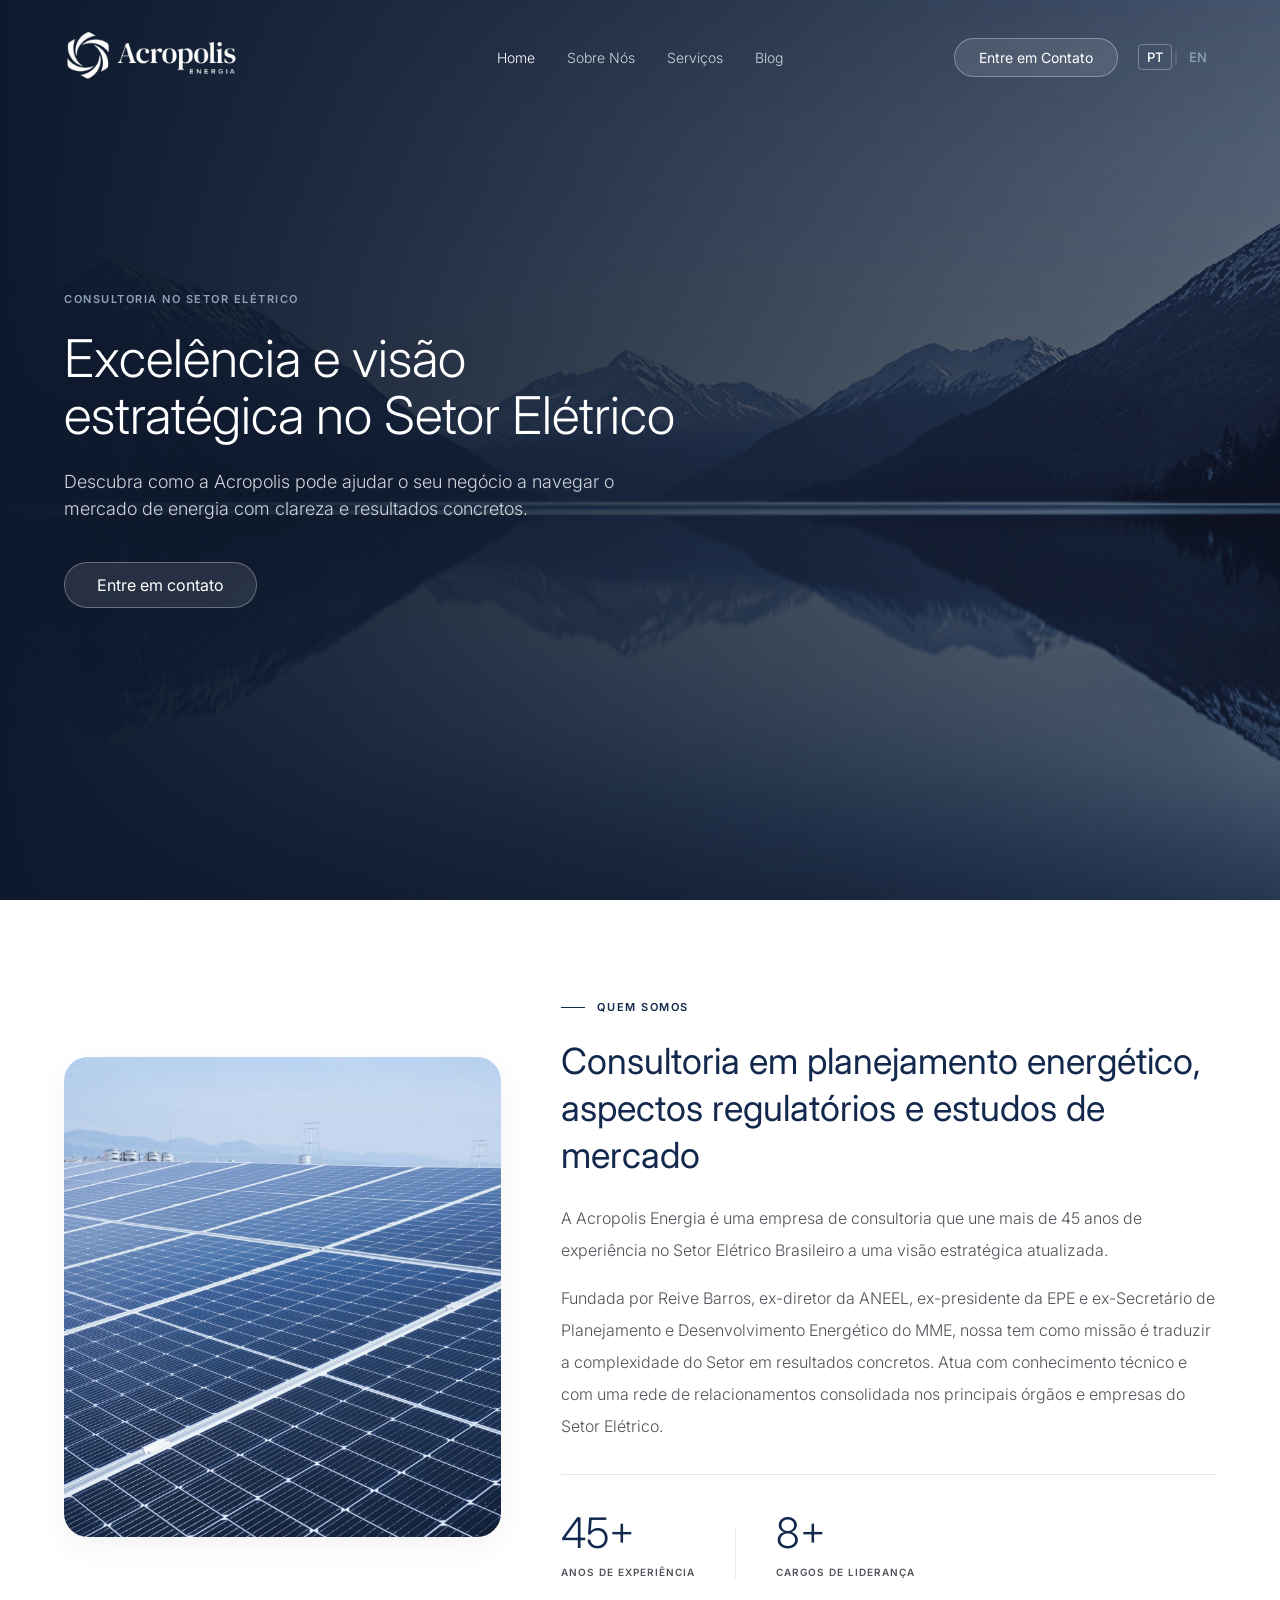
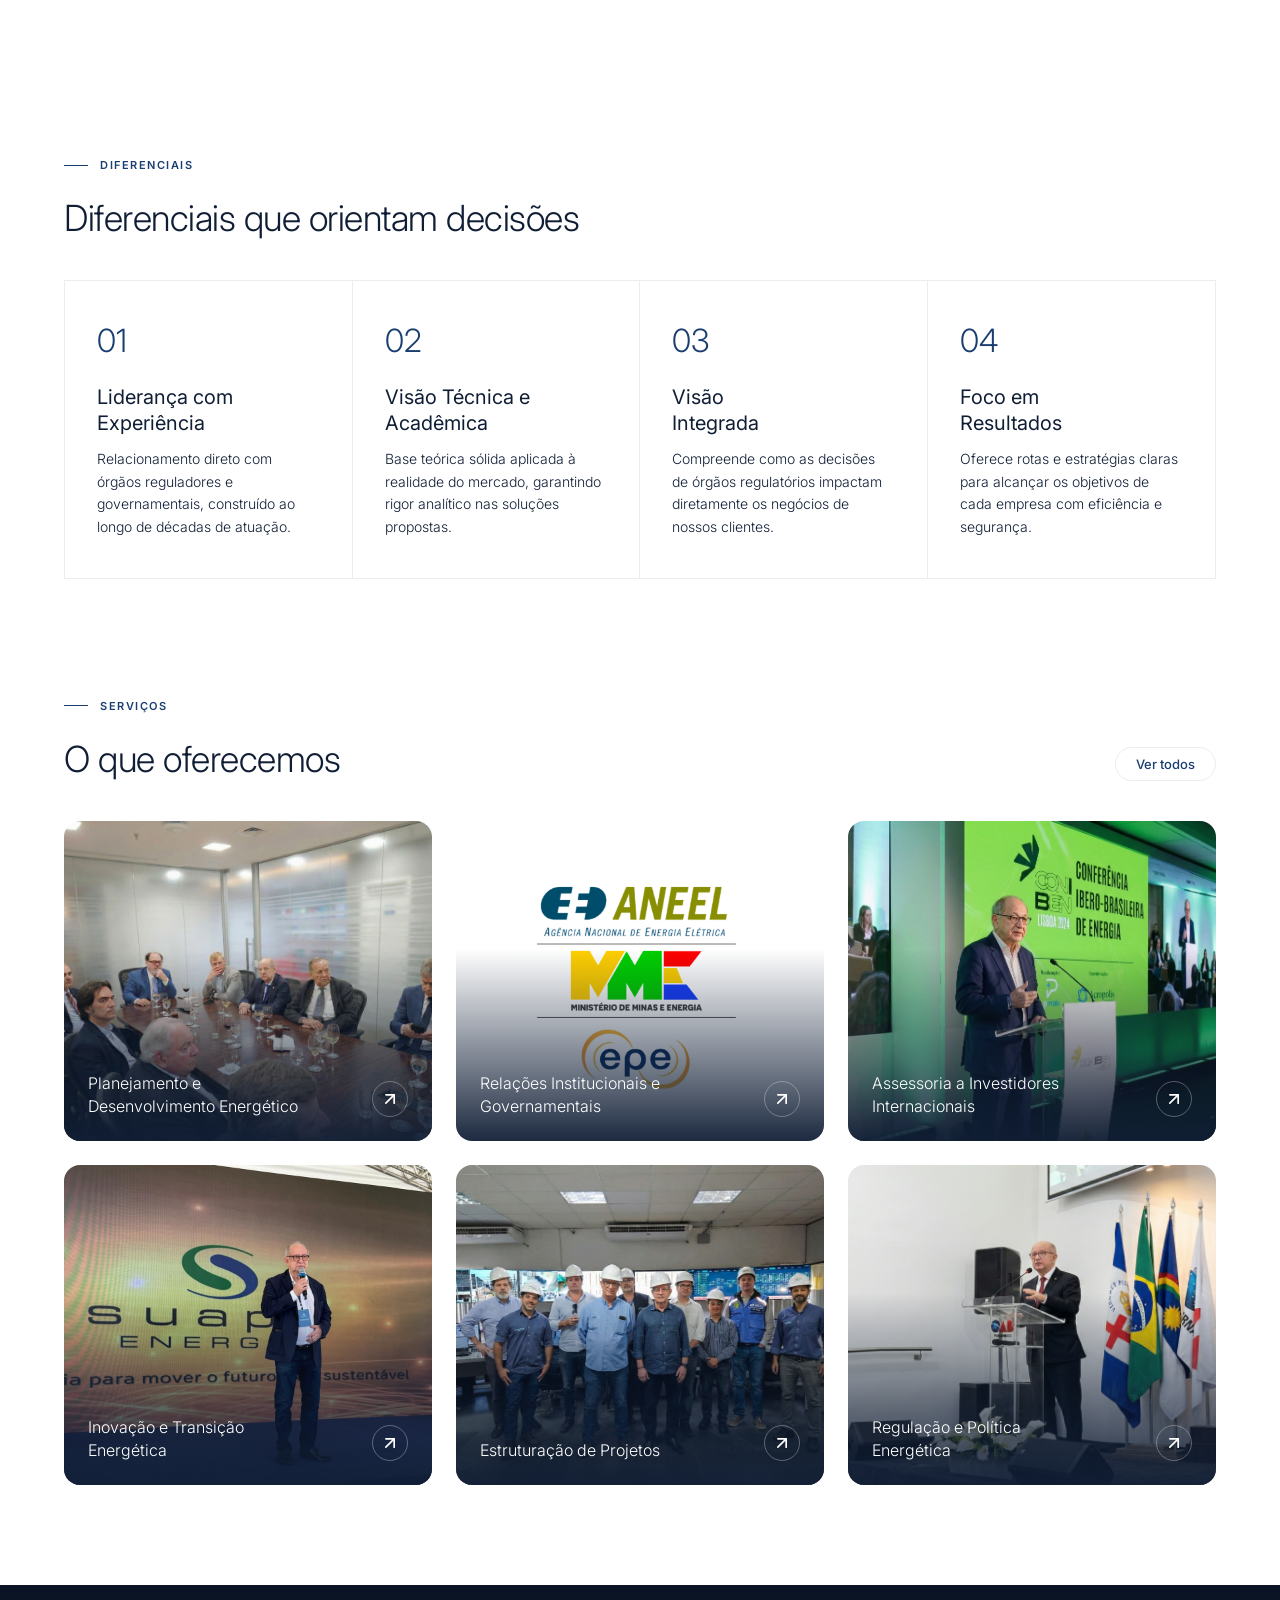
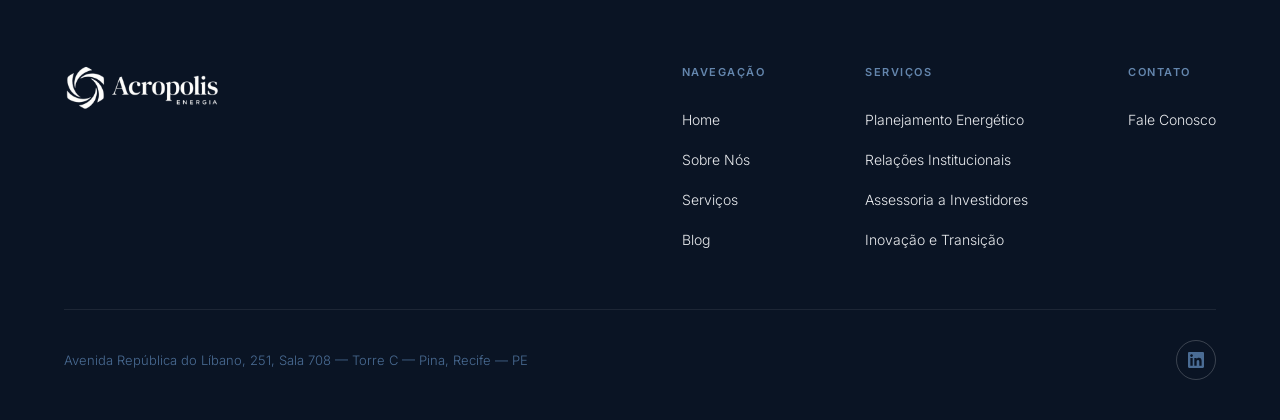
==== commit 13c403a8: "Correções Carla" ====
--- a/index.html
+++ b/index.html
@@ -1,6 +1,16 @@
 <!DOCTYPE html>
 <html lang="pt-BR">
 <head>
+    <!-- Google tag (gtag.js) -->
+    <script async src="https://www.googletagmanager.com/gtag/js?id=G-7NF0M60VXJ"></script>
+    <script>
+    window.dataLayer = window.dataLayer || [];
+    function gtag(){dataLayer.push(arguments);}
+    gtag('js', new Date());
+
+    gtag('config', 'G-7NF0M60VXJ');
+    </script>
+
     <meta charset="UTF-8">
     <meta name="viewport" content="width=device-width, initial-scale=1.0">
     <title>Acropolis Energia</title>
@@ -22,10 +32,10 @@
             
             <nav class="navbar">
                 <ul>
-                    <li><a href="index.html" class="active">Home</a></li>
-                    <li><a href="sobre.html">Sobre Nós</a></li>
-                    <li><a href="servicos.html">Serviços</a></li>
-                    <li><a href="blog.html">Blog</a></li>
+                    <li><a href="/" class="active">Home</a></li>
+                    <li><a href="/sobre">Sobre Nós</a></li>
+                    <li><a href="/servicos">Serviços</a></li>
+                    <li><a href="/blog">Blog</a></li>
                 </ul>
             </nav>
 
@@ -34,9 +44,9 @@
                 <a href="contato.html" class="btn-primary-header">Entre em Contato</a>
 
                 <div class="header-language-switcher">
-                    <a href="index.html" class="lang-pt active">PT</a>
+                    <a href="/" class="lang-pt active">PT</a>
                     <span class="lang-separator">|</span>
-                    <a href="en/index.html" class="lang-en">EN</a>
+                    <a href="/en/" class="lang-en">EN</a>
                 </div>
 
             </div>
@@ -47,8 +57,8 @@
     <main>
         <section class="hero">
             <div class="container hero-content">
-                <span class="hero-subtitle">Consultoria no setor elétrico</span>
-                <h1 class="hero-title">Excelência e visão<br>estratégica no setor elétrico</h1>
+                <span class="hero-subtitle">Consultoria no Setor Elétrico</span>
+                <h1 class="hero-title">Excelência e visão<br>estratégica no Setor Elétrico</h1>
                 <p class="hero-description">
                     Descubra como a Acropolis pode ajudar o seu negócio a navegar o<br>
                     mercado de energia com clareza e resultados concretos.
@@ -71,9 +81,9 @@
                     
                     <h2>Consultoria em planejamento energético, aspectos regulatórios e estudos de mercado</h2>
                     
-                    <p>A Acropolis Energia é uma consultoria que une mais de 45 anos de experiência no setor elétrico brasileiro a uma visão estratégica atualizada.</p>
-                    
-                    <p>Fundada por Reive Barros, ex-diretor da ANEEL, ex-presidente da EPE e ex-Secretário de Planejamento e Desenvolvimento Energético do MME, nossa missão é traduzir a complexidade do setor em resultados concretos. Atua em conhecimento técnico e uma rede de relacionamentos consolidada nos principais órgãos e empresas do setor elétrico.</p>
+                    <p>A Acropolis Energia é uma empresa de consultoria que une mais de 45 anos de experiência no Setor Elétrico Brasileiro a uma visão estratégica atualizada.</p>
+                    
+                    <p>Fundada por Reive Barros, ex-diretor da ANEEL, ex-presidente da EPE e ex-Secretário de Planejamento e Desenvolvimento Energético do MME, nossa tem como  missão é traduzir a complexidade do Setor em resultados concretos. Atua com conhecimento técnico e com uma rede de relacionamentos consolidada nos principais órgãos e empresas do Setor Elétrico.</p>
                     
                     <hr class="divider">
                     
@@ -320,6 +330,7 @@
         });
     </script>
 
+
     
 </body>
 </html>
--- a/global.css
+++ b/global.css
@@ -258,8 +258,14 @@
     .header-container {
         flex-direction: column;
         align-items: center;
-        gap: 15px;
+        gap: 20px; /* Dá um respiro legal entre a logo, o menu e as letrinhas */
         padding: 20px 0;
+    }
+
+    /* DESLIGA A MÁGICA DO DESKTOP PARA NÃO SOBREPOR A LOGO */
+    .navbar {
+        position: static;
+        transform: none;
     }
 
     .navbar ul {
@@ -274,6 +280,17 @@
         font-size: 14px;
     }
 
+    /* Centraliza a caixinha que segura o botão e o PT|EN */
+    .header-actions {
+        justify-content: center;
+        margin: 0;
+    }
+
+    /* Remove a margem extra do idioma para ele ficar bem no centro */
+    .header-language-switcher {
+        margin: 0;
+    }
+
     /* Esconde o botão de "Entre em contato" no header para não poluir a telinha */
     .btn-primary-header {
         display: none; 
--- a/home.css
+++ b/home.css
@@ -10,7 +10,6 @@
     max-width: 100%;
     height: auto;
 }
-
 
 
 /* ================= HERO SECTION ================= */
